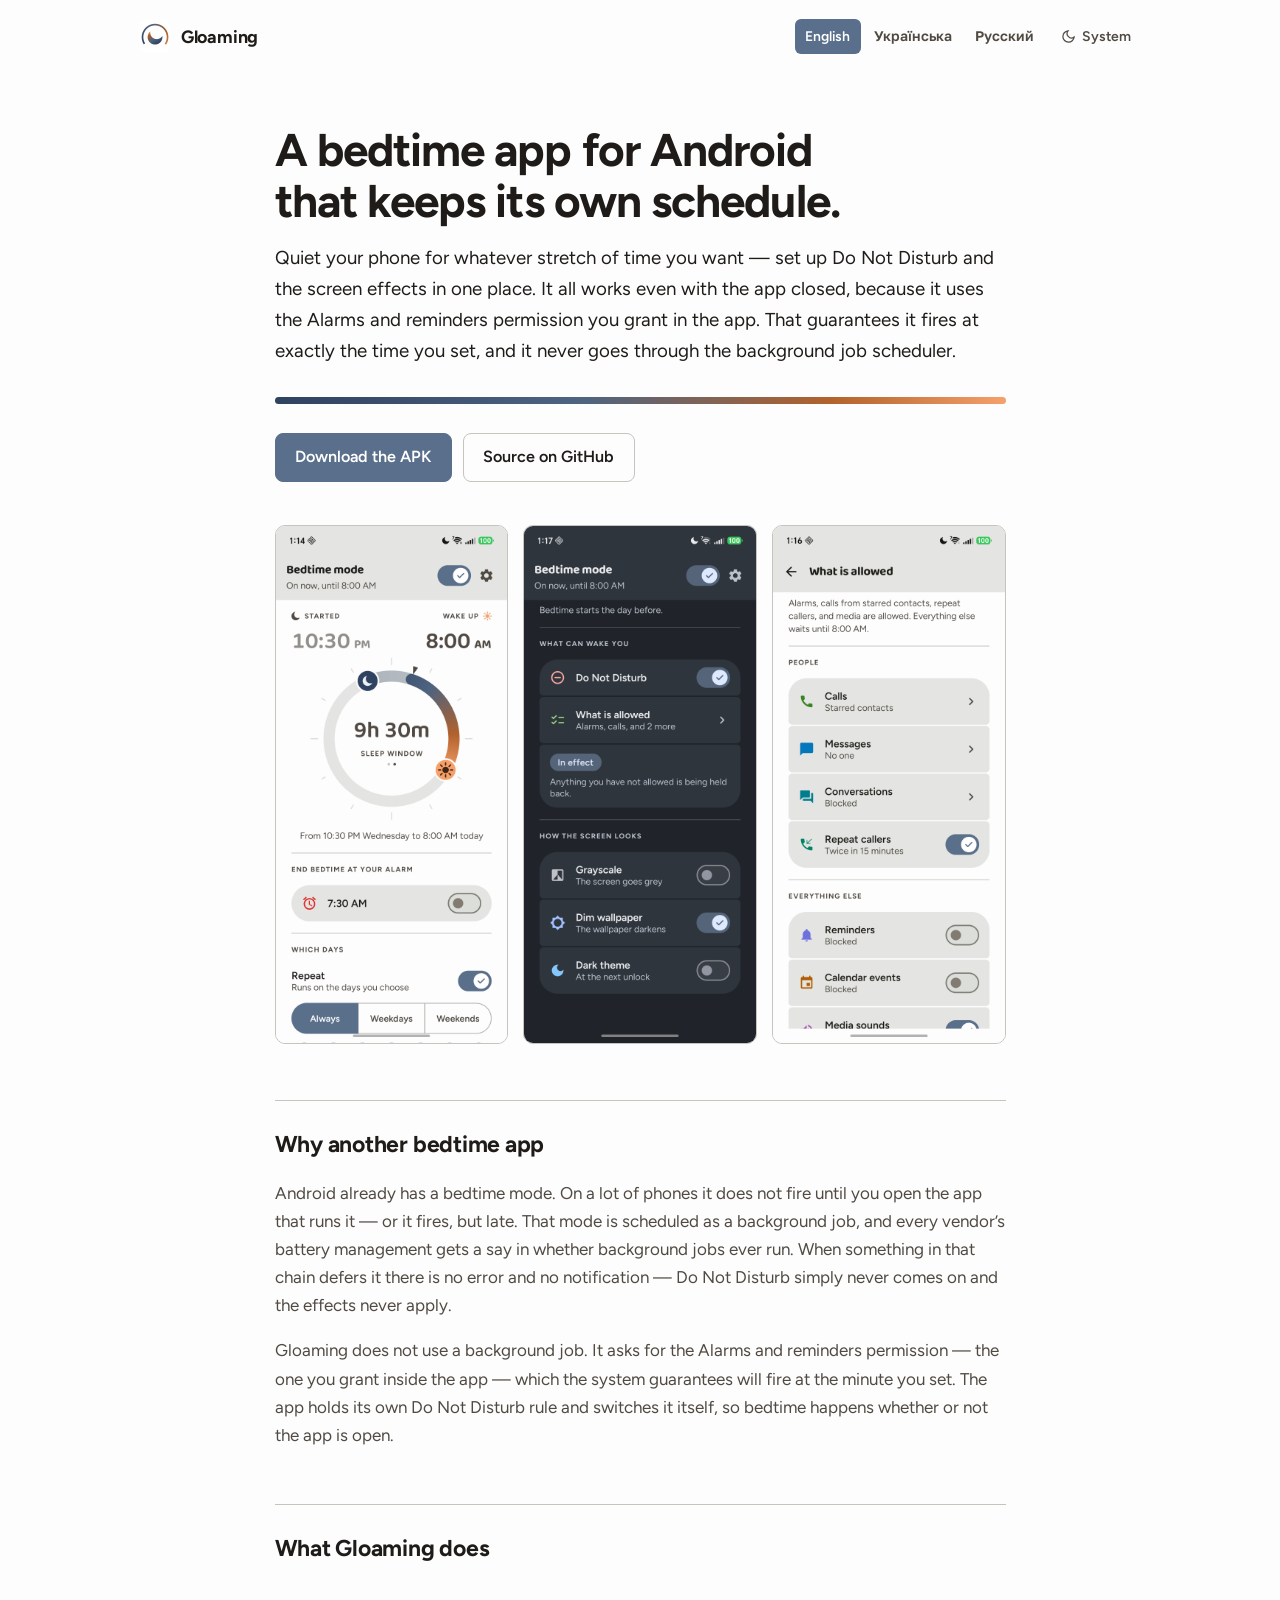
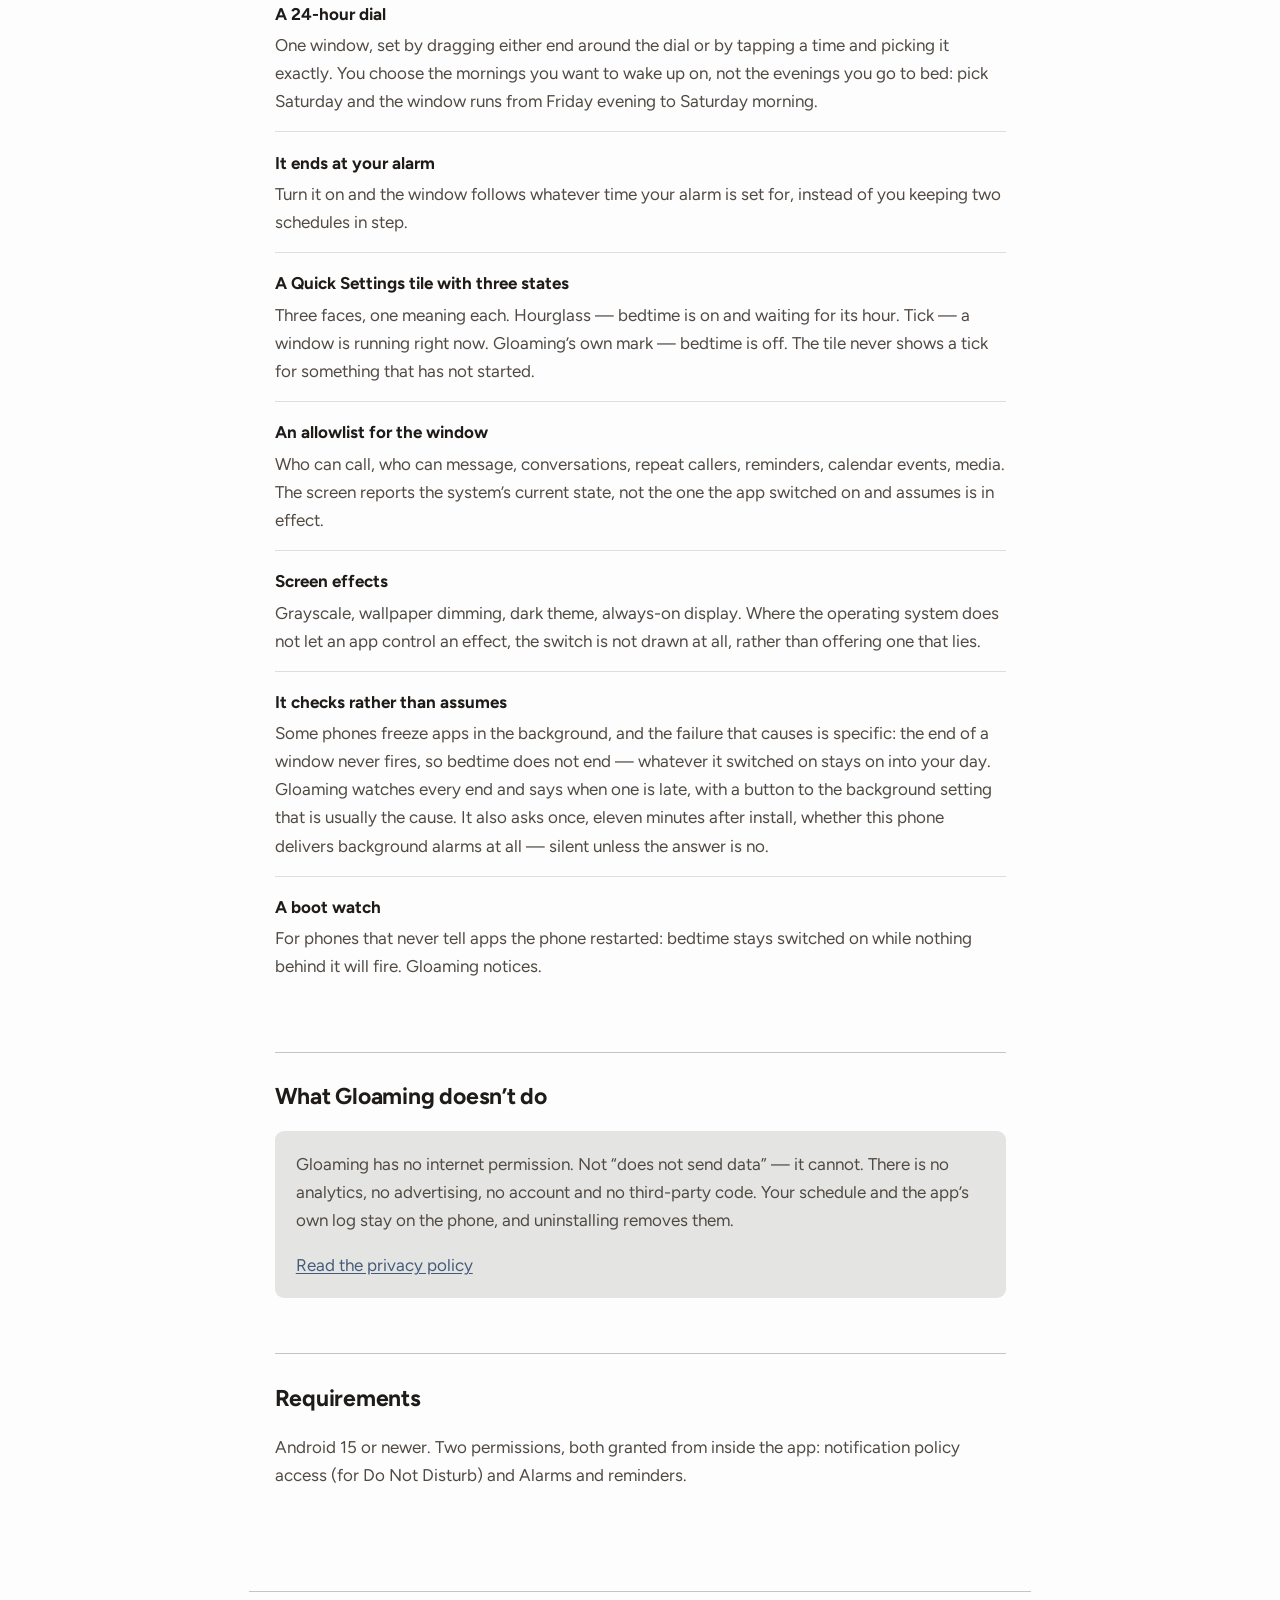
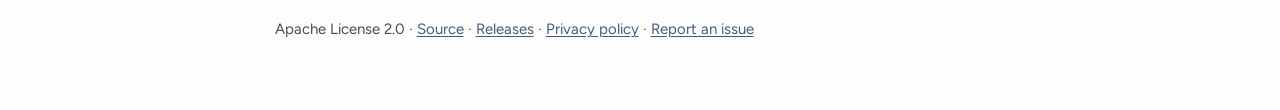
==== docs/index.html @ 31c7d711 "Ukrainian and Russian that are not English in Slavic words Two calques out of the site's Slavic copy" ====
<!doctype html>
<html lang="en">
<head>
<meta charset="utf-8">
<meta name="viewport" content="width=device-width, initial-scale=1">
<title>Gloaming · A bedtime app for Android that keeps its own schedule.</title>
<meta name="description" content="A bedtime app for Android that keeps its own schedule.">
<link rel="icon" href="icon.png">
<link rel="preconnect" href="https://fonts.googleapis.com"><link rel="preconnect" href="https://fonts.gstatic.com" crossorigin><link rel="stylesheet" href="https://fonts.googleapis.com/css2?family=Figtree:wght@400;600;700&family=Golos+Text:wght@400;600;700&display=swap">
<link rel="stylesheet" href="gloaming.css">
<script>(function(){try{var v=localStorage.getItem('gloaming-theme');if(v&&v!=='system')document.documentElement.setAttribute('data-theme',v);}catch(e){}})();</script>
</head>
<body>
<header class="bar">
  <a class="brand" href="index.html"><img src="icon.png" alt="">Gloaming</a>
  <div class="bar-end">
    <nav class="langs" aria-label="Language"><a href="index.html" aria-current="page"><span class="lg">English</span><span class="sm">EN</span></a><a href="uk/index.html"><span class="lg">Українська</span><span class="sm">UA</span></a><a href="ru/index.html"><span class="lg">Русский</span><span class="sm">RU</span></a></nav>
    <button class="theme" type="button"
      data-name-system="System" data-name-dawn="Dawn" data-name-dusk="Dusk"
      data-label-system="System" data-label-dawn="Dawn" data-label-dusk="Dusk"
      aria-label="System">
      <svg viewBox="0 0 24 24" fill="none" stroke="currentColor" stroke-width="2" aria-hidden="true">
        <path d="M21 12.8A9 9 0 1 1 11.2 3a7 7 0 0 0 9.8 9.8Z"/>
      </svg><span class="theme-name">System</span>
    </button>
  </div>
</header>
<main>
  <div class="hero">
    <h1>A bedtime app for Android that keeps its own schedule.</h1>
    <p class="lead">Quiet your phone for whatever stretch of time you want — set up Do Not Disturb and the screen effects in one place. It all works even with the app closed, because it uses the Alarms and reminders permission you grant in the app. That guarantees it fires at exactly the time you set, and it never goes through the background job scheduler.</p>
    <div class="sweep"></div>
    <div class="cta">
      <a class="btn" href="https://github.com/jemcik/Gloaming/releases">Download the APK</a>
      <a class="btn ghost" href="https://github.com/jemcik/Gloaming">Source on GitHub</a>
    </div>
  </div>

  <div class="shots">
    <img src="screenshots/home.png" alt="The home screen mid-window">
    <img src="screenshots/effects.png" alt="How the screen looks during a window">
    <img src="screenshots/allowed.png" alt="What is allowed to interrupt">
  </div>

  <section>
    <h2>Why another bedtime app</h2>
    <p>Android already has a bedtime mode. On a lot of phones it does not fire until you open the app that runs it — or it fires, but late. That mode is scheduled as a background job, and every vendor’s battery management gets a say in whether background jobs ever run. When something in that chain defers it there is no error and no notification — Do Not Disturb simply never comes on and the effects never apply.</p>
    <p>Gloaming does not use a background job. It asks for the Alarms and reminders permission — the one you grant inside the app — which the system guarantees will fire at the minute you set. The app holds its own Do Not Disturb rule and switches it itself, so bedtime happens whether or not the app is open.</p>
  </section>

  <section>
    <h2>What Gloaming does</h2>
    <div class="feats">
    <div class="feat"><h3>A 24-hour dial</h3><p>One window, set by dragging either end around the dial or by tapping a time and picking it exactly. You choose the mornings you want to wake up on, not the evenings you go to bed: pick Saturday and the window runs from Friday evening to Saturday morning.</p></div>
    <div class="feat"><h3>It ends at your alarm</h3><p>Turn it on and the window follows whatever time your alarm is set for, instead of you keeping two schedules in step.</p></div>
    <div class="feat"><h3>A Quick Settings tile with three states</h3><p>Three faces, one meaning each. Hourglass — bedtime is on and waiting for its hour. Tick — a window is running right now. Gloaming’s own mark — bedtime is off. The tile never shows a tick for something that has not started.</p></div>
    <div class="feat"><h3>An allowlist for the window</h3><p>Who can call, who can message, conversations, repeat callers, reminders, calendar events, media. The screen reports the system’s current state, not the one the app switched on and assumes is in effect.</p></div>
    <div class="feat"><h3>Screen effects</h3><p>Grayscale, wallpaper dimming, dark theme, always-on display. Where the operating system does not let an app control an effect, the switch is not drawn at all, rather than offering one that lies.</p></div>
    <div class="feat"><h3>It checks rather than assumes</h3><p>Some phones freeze apps in the background, and the failure that causes is specific: the end of a window never fires, so bedtime does not end — whatever it switched on stays on into your day. Gloaming watches every end and says when one is late, with a button to the background setting that is usually the cause. It also asks once, eleven minutes after install, whether this phone delivers background alarms at all — silent unless the answer is no.</p></div>
    <div class="feat"><h3>A boot watch</h3><p>For phones that never tell apps the phone restarted: bedtime stays switched on while nothing behind it will fire. Gloaming notices.</p></div>
    </div>
  </section>

  <section>
    <h2>What Gloaming doesn’t do</h2>
    <div class="note"><p>Gloaming has no internet permission. Not “does not send data” — it cannot. There is no analytics, no advertising, no account and no third-party code. Your schedule and the app’s own log stay on the phone, and uninstalling removes them.</p>
    <p><a href="privacy-policy.html">Read the privacy policy</a></p></div>
  </section>

  <section>
    <h2>Requirements</h2>
    <p>Android 15 or newer. Two permissions, both granted from inside the app: notification policy access (for Do Not Disturb) and Alarms and reminders.</p>
  </section>
</main>

<footer>
  Apache License 2.0 · <a href="https://github.com/jemcik/Gloaming">Source</a> ·
  <a href="https://github.com/jemcik/Gloaming/releases">Releases</a> ·
  <a href="privacy-policy.html">Privacy policy</a> ·
  <a href="https://github.com/jemcik/Gloaming/issues">Report an issue</a>
</footer>
<script src="gloaming.js"></script>
</body>
</html>
---- docs/gloaming.css ----
/* Generated by tools/build_site.py - edit there, not here. */

:root {
  /* Dawn, from Theme.kt */
  --surface: #FDFDFD;
  --raise:   #E4E5E2;
  --veil:    #DCDEDA;
  --line:    #C5C4BD;
  --outline: #ACACA5;
  --ink:     #1E1B18;
  --ink-mid: #514A43;
  --state:   #435B7A;
  --fill:    #596F8B;
  --on-fill: #FFFFFF;

  /* Arc - the dial's sweep, night to dawn */
  --night: #2F4260;
  --dusk:  #4E6480;
  --ember: #B2622D;
  --dawn:  #F6A06B;

  --body: "Figtree", "Golos Text", -apple-system, BlinkMacSystemFont, "Segoe UI", sans-serif;
  --wrap: 46rem;
}

@media (prefers-color-scheme: dark) {
  :root:not([data-theme="dawn"]) {
    --surface: #20242A;
    --raise:   #2F353D;
    --veil:    #383E46;
    --line:    #49505A;
    --outline: #61666E;
    --ink:     #EAEBED;
    --ink-mid: #C7CDD7;
    --state:   #B0C3E0;
    --fill:    #566479;
    --on-fill: #DDE9FF;
  }
}

:root[data-theme="dusk"] {
  --surface: #20242A;
  --raise:   #2F353D;
  --veil:    #383E46;
  --line:    #49505A;
  --outline: #61666E;
  --ink:     #EAEBED;
  --ink-mid: #C7CDD7;
  --state:   #B0C3E0;
  --fill:    #566479;
  --on-fill: #DDE9FF;
}

* { box-sizing: border-box; }

/* The base size goes on the ROOT, not on body. Every other size here is in rem,
   and rem resolves against the root - so with 17px on body and 16px still on
   html, `h3 { font-size: 1rem }` meant "the same as body" and rendered 16px
   against body's 17px: a feature title SMALLER than its own paragraph. */
html { scroll-behavior: smooth; font-size: 17px; }
@media (prefers-reduced-motion: reduce) {
  html { scroll-behavior: auto; }
  * { animation: none !important; transition: none !important; }
}

body {
  margin: 0;
  background: var(--surface);
  color: var(--ink);
  font-family: var(--body);
  line-height: 1.65;
  -webkit-font-smoothing: antialiased;
}

/* ── chrome ── */

.bar {
  display: flex; align-items: center; gap: 1rem;
  max-width: 62rem; margin: 0 auto; padding: 1.1rem 1.5rem;
}
.brand {
  display: flex; align-items: center; gap: .6rem;
  font-weight: 700; font-size: 1.05rem; letter-spacing: -.01em;
  color: var(--ink); text-decoration: none;
}
.brand img { width: 32px; height: 32px; }
.bar-end { margin-left: auto; display: flex; align-items: center; gap: .4rem; }

.langs { display: flex; gap: .15rem; }
.langs a, .theme {
  font: inherit; font-size: .82rem; font-weight: 600;
  color: var(--ink-mid); background: none; border: 1px solid transparent;
  border-radius: 6px; padding: .3rem .55rem; text-decoration: none; cursor: pointer;
}
.langs a:hover, .theme:hover { color: var(--ink); border-color: var(--line); }
.langs a[aria-current="page"] { color: var(--on-fill); background: var(--fill); }
.langs a:focus-visible, .theme:focus-visible {
  outline: 2px solid var(--state); outline-offset: 2px;
}
.theme { display: inline-flex; align-items: center; gap: .35rem; }
.theme svg { width: 15px; height: 15px; }

/* The switcher says the language's OWN NAME where there is room, and falls back
   to a code where there is not - measured at 375px, where "English Українська
   Русский" clipped and pushed the theme button off the screen entirely. The
   theme button loses its word at the same breakpoint for the same reason:
   «Як у системі» is wider than all three languages together. */
.sm { display: none; }
@media (max-width: 34rem) {
  .lg { display: none; }
  .sm { display: inline; }
  .theme .theme-name { display: none; }
}

/* ── layout ── */

main { max-width: var(--wrap); margin: 0 auto; padding: 1.5rem 1.5rem 5rem; }
section { margin-top: 3.25rem; }

h1 {
  font-size: clamp(2rem, 6vw, 2.7rem); font-weight: 700;
  line-height: 1.12; letter-spacing: -.02em; margin: 0;
  text-wrap: balance;
}
h2 {
  font-size: 1.35rem; font-weight: 700; letter-spacing: -.01em;
  margin: 0 0 .9rem; padding-top: 1.5rem; border-top: 1px solid var(--line);
  text-wrap: balance;
}
h3 { font-size: 1rem; font-weight: 700; margin: 0 0 .2rem; }
p { margin: 0 0 1rem; color: var(--ink-mid); }
.lead { font-size: 1.1rem; color: var(--ink); margin-top: 1rem; }
strong { color: var(--ink); font-weight: 600; }
a { color: var(--state); text-underline-offset: 2px; }

/* ── hero ── */

.hero { padding-top: 1.5rem; }
.sweep {
  height: 7px; border-radius: 4px; margin: 1.75rem 0 0;
  background: linear-gradient(90deg, var(--night) 0%, var(--dusk) 42%,
                                     var(--ember) 76%, var(--dawn) 100%);
}
.cta { display: flex; flex-wrap: wrap; gap: .65rem; margin-top: 1.75rem; }
.btn {
  display: inline-block; text-decoration: none; font-weight: 600; font-size: .95rem;
  padding: .6rem 1.15rem; border-radius: 8px;
  background: var(--fill); color: var(--on-fill); border: 1px solid var(--fill);
}
.btn.ghost { background: none; color: var(--ink); border-color: var(--line); }
.btn:focus-visible { outline: 2px solid var(--state); outline-offset: 2px; }

/* ── screenshots ── */

.shots {
  display: grid; grid-template-columns: repeat(3, 1fr); gap: .9rem;
  margin-top: 2.5rem;
}
.shots img {
  width: 100%; display: block; border-radius: 10px;
  border: 1px solid var(--line);
}
@media (max-width: 34rem) { .shots { grid-template-columns: repeat(2, 1fr); } }

/* ── feature list ── */

.feats { display: flex; flex-direction: column; gap: 0; }
.feat { padding: .95rem 0; border-bottom: 1px solid var(--veil); }
.feat:last-child { border-bottom: 0; }
.feat p { margin: 0; }

/* ── notes ── */

.note {
  background: var(--raise); border-radius: 9px; padding: 1.1rem 1.25rem;
}
.note p:last-child { margin-bottom: 0; }

ul { padding-left: 1.15rem; margin: 0 0 1rem; }
li { color: var(--ink-mid); margin-bottom: .5rem; }

code {
  font-family: ui-monospace, "SF Mono", Menlo, monospace;
  font-size: .86em; background: var(--raise); color: var(--ink);
  padding: .1em .35em; border-radius: 3px;
}

footer {
  max-width: var(--wrap); margin: 0 auto;
  padding: 1.5rem 1.5rem 4rem; border-top: 1px solid var(--line);
  font-size: .88rem; color: var(--ink-mid);
}
footer a { color: var(--state); }
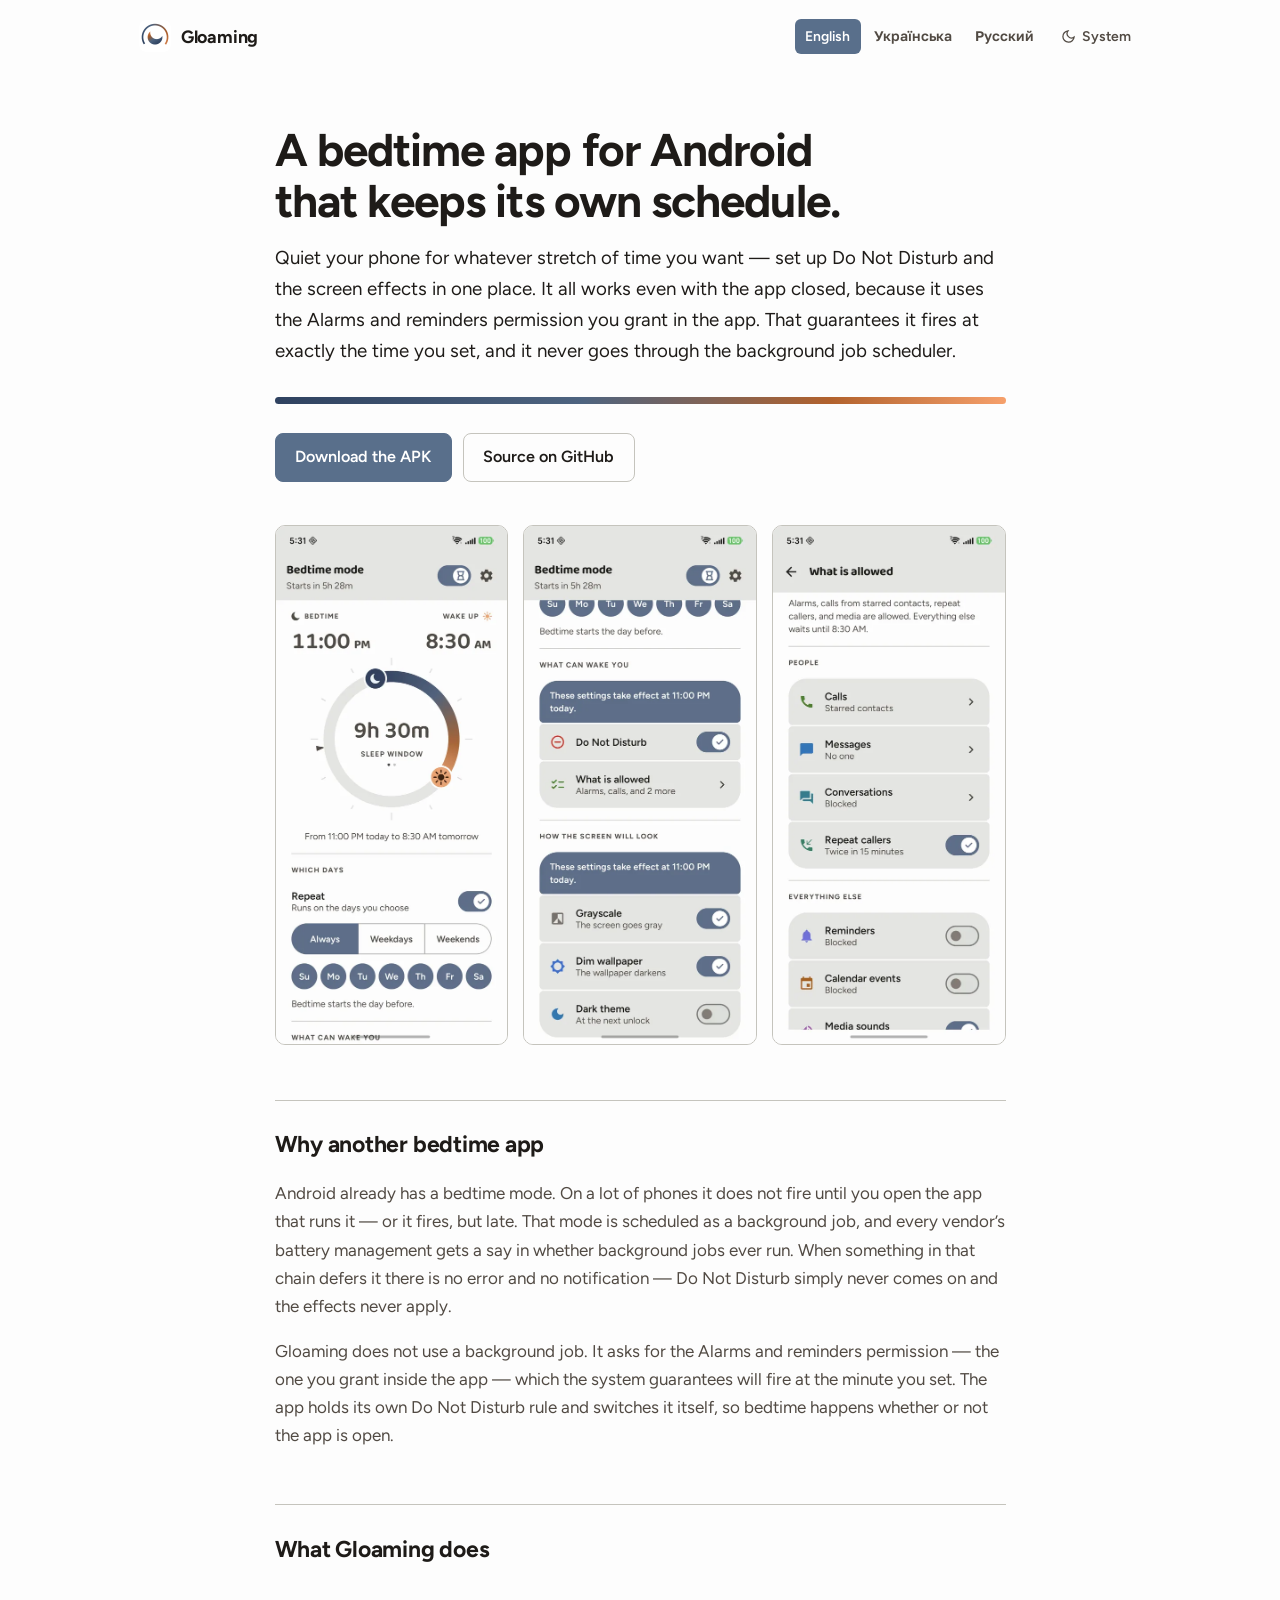
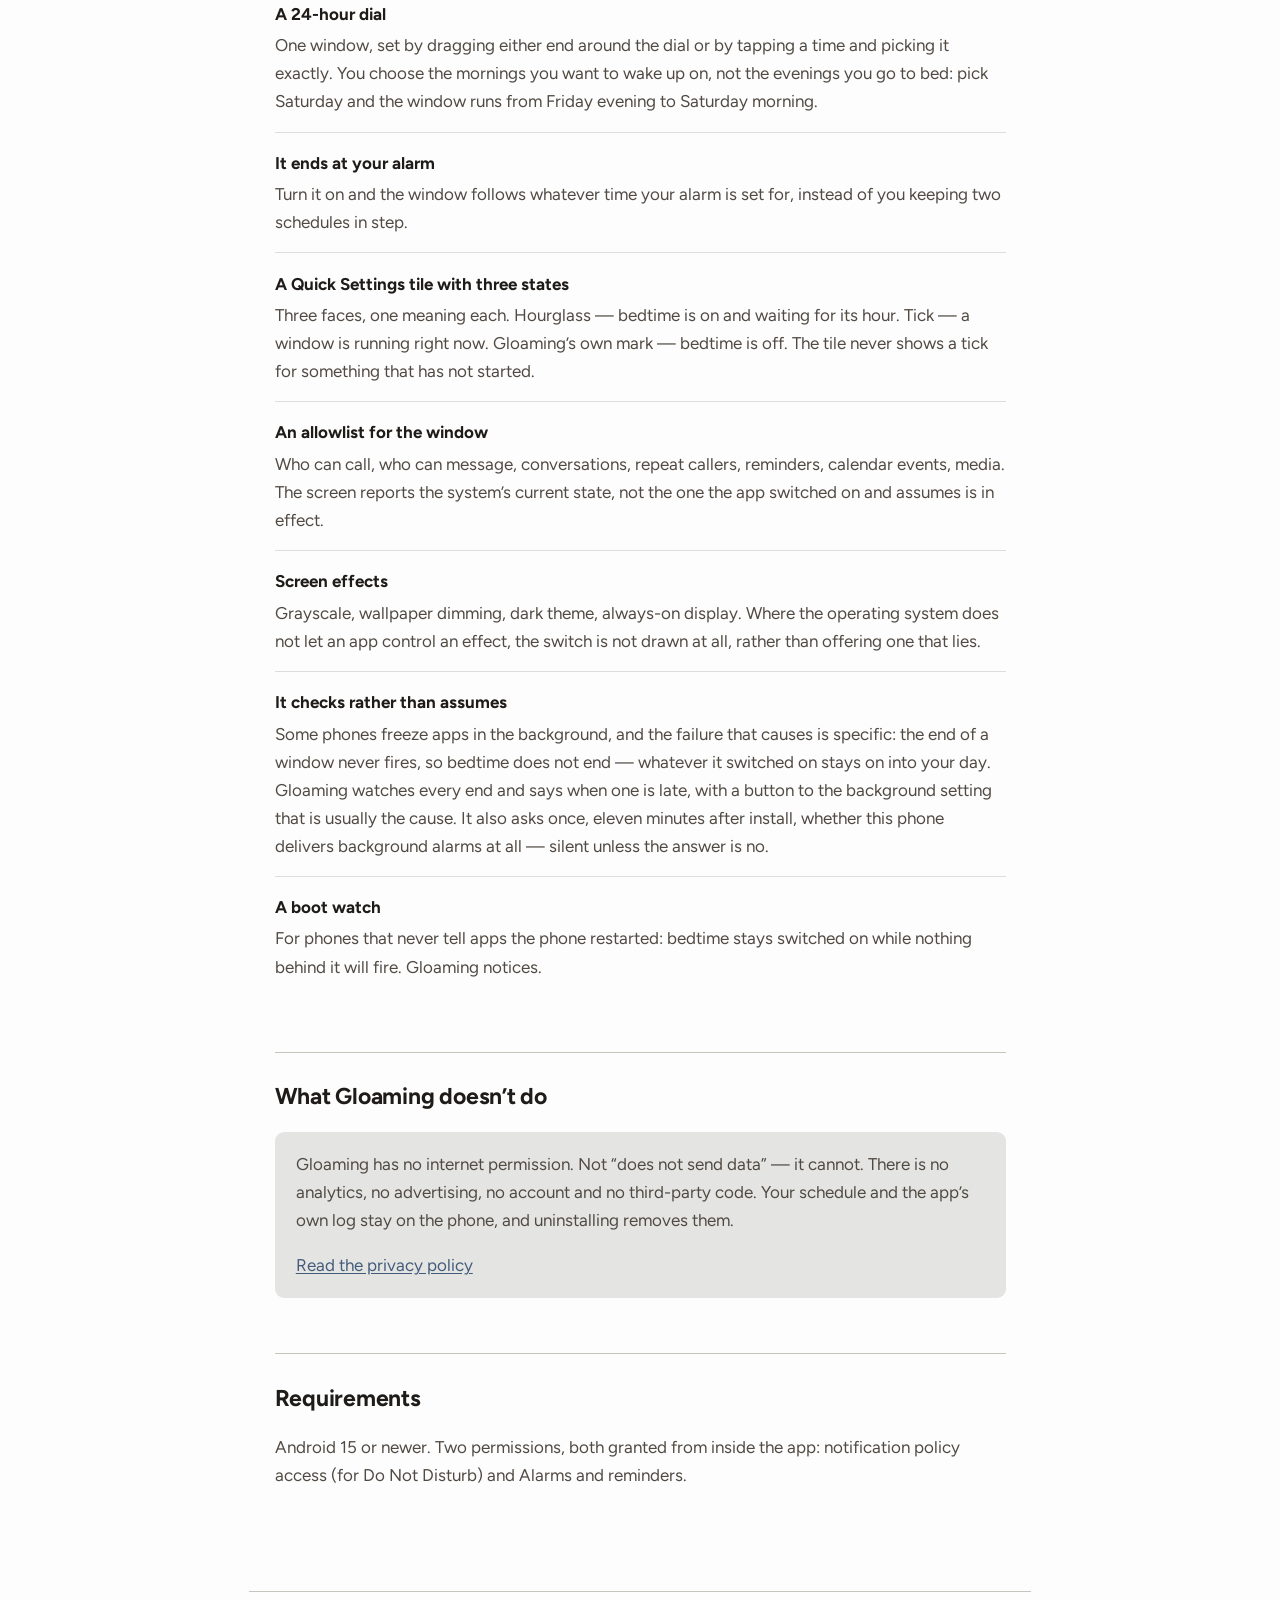
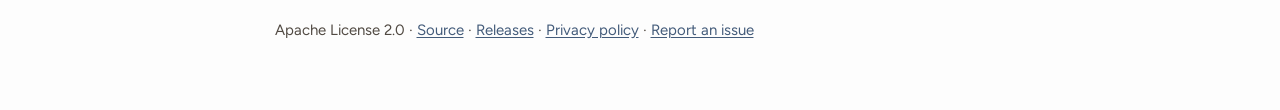
==== commit b7828cb6: "Shoot the screenshots properly: three languages, two themes, one evening The site showed the same fi" ====
--- a/docs/index.html
+++ b/docs/index.html
@@ -37,9 +37,12 @@
   </div>
 
   <div class="shots">
-    <img src="screenshots/home.png" alt="The home screen mid-window">
-    <img src="screenshots/effects.png" alt="How the screen looks during a window">
-    <img src="screenshots/allowed.png" alt="What is allowed to interrupt">
+    <button class="shot light" type="button" data-full="screenshots/en/light/home.png" aria-label="The home screen mid-window"><img src="screenshots/web/en/light/home.webp" alt="The home screen mid-window" loading="lazy"></button>
+    <button class="shot dark" type="button" data-full="screenshots/en/dark/home.png" aria-label="The home screen mid-window"><img src="screenshots/web/en/dark/home.webp" alt="The home screen mid-window" loading="lazy"></button>
+    <button class="shot light" type="button" data-full="screenshots/en/light/effects.png" aria-label="How the screen looks during a window"><img src="screenshots/web/en/light/effects.webp" alt="How the screen looks during a window" loading="lazy"></button>
+    <button class="shot dark" type="button" data-full="screenshots/en/dark/effects.png" aria-label="How the screen looks during a window"><img src="screenshots/web/en/dark/effects.webp" alt="How the screen looks during a window" loading="lazy"></button>
+    <button class="shot light" type="button" data-full="screenshots/en/light/allowed.png" aria-label="What is allowed to interrupt"><img src="screenshots/web/en/light/allowed.webp" alt="What is allowed to interrupt" loading="lazy"></button>
+    <button class="shot dark" type="button" data-full="screenshots/en/dark/allowed.png" aria-label="What is allowed to interrupt"><img src="screenshots/web/en/dark/allowed.webp" alt="What is allowed to interrupt" loading="lazy"></button>
   </div>
 
   <section>
@@ -79,6 +82,7 @@
   <a href="privacy-policy.html">Privacy policy</a> ·
   <a href="https://github.com/jemcik/Gloaming/issues">Report an issue</a>
 </footer>
+<div class="viewer" hidden role="dialog" aria-modal="true"><img alt=""></div>
 <script src="gloaming.js"></script>
 </body>
 </html>
--- a/docs/gloaming.css
+++ b/docs/gloaming.css
@@ -156,11 +156,40 @@
   display: grid; grid-template-columns: repeat(3, 1fr); gap: .9rem;
   margin-top: 2.5rem;
 }
-.shots img {
-  width: 100%; display: block; border-radius: 10px;
-  border: 1px solid var(--line);
-}
+.shot {
+  padding: 0; border: 1px solid var(--line); border-radius: 10px;
+  background: none; cursor: zoom-in; overflow: hidden; display: block;
+}
+.shot img { width: 100%; display: block; }
+.shot:focus-visible { outline: 2px solid var(--state); outline-offset: 2px; }
+
+/* One theme's shots at a time, on the same three-state rule as the colours:
+   bare :root is light, the media query covers "system", the stamp wins. */
+.shot.dark { display: none; }
+@media (prefers-color-scheme: dark) {
+  :root:not([data-theme="dawn"]) .shot.light { display: none; }
+  :root:not([data-theme="dawn"]) .shot.dark { display: block; }
+}
+:root[data-theme="dusk"] .shot.light { display: none; }
+:root[data-theme="dusk"] .shot.dark { display: block; }
+:root[data-theme="dawn"] .shot.light { display: block; }
+:root[data-theme="dawn"] .shot.dark { display: none; }
+
 @media (max-width: 34rem) { .shots { grid-template-columns: repeat(2, 1fr); } }
+
+/* ── the viewer ── */
+
+.viewer {
+  position: fixed; inset: 0; z-index: 50;
+  background: rgba(0, 0, 0, .82);
+  display: flex; align-items: center; justify-content: center;
+  padding: 2rem 1rem; cursor: zoom-out;
+}
+.viewer img {
+  max-width: min(92vw, 420px); max-height: 92vh;
+  border-radius: 12px; box-shadow: 0 24px 60px rgba(0, 0, 0, .5);
+}
+.viewer[hidden] { display: none; }
 
 /* ── feature list ── */
 
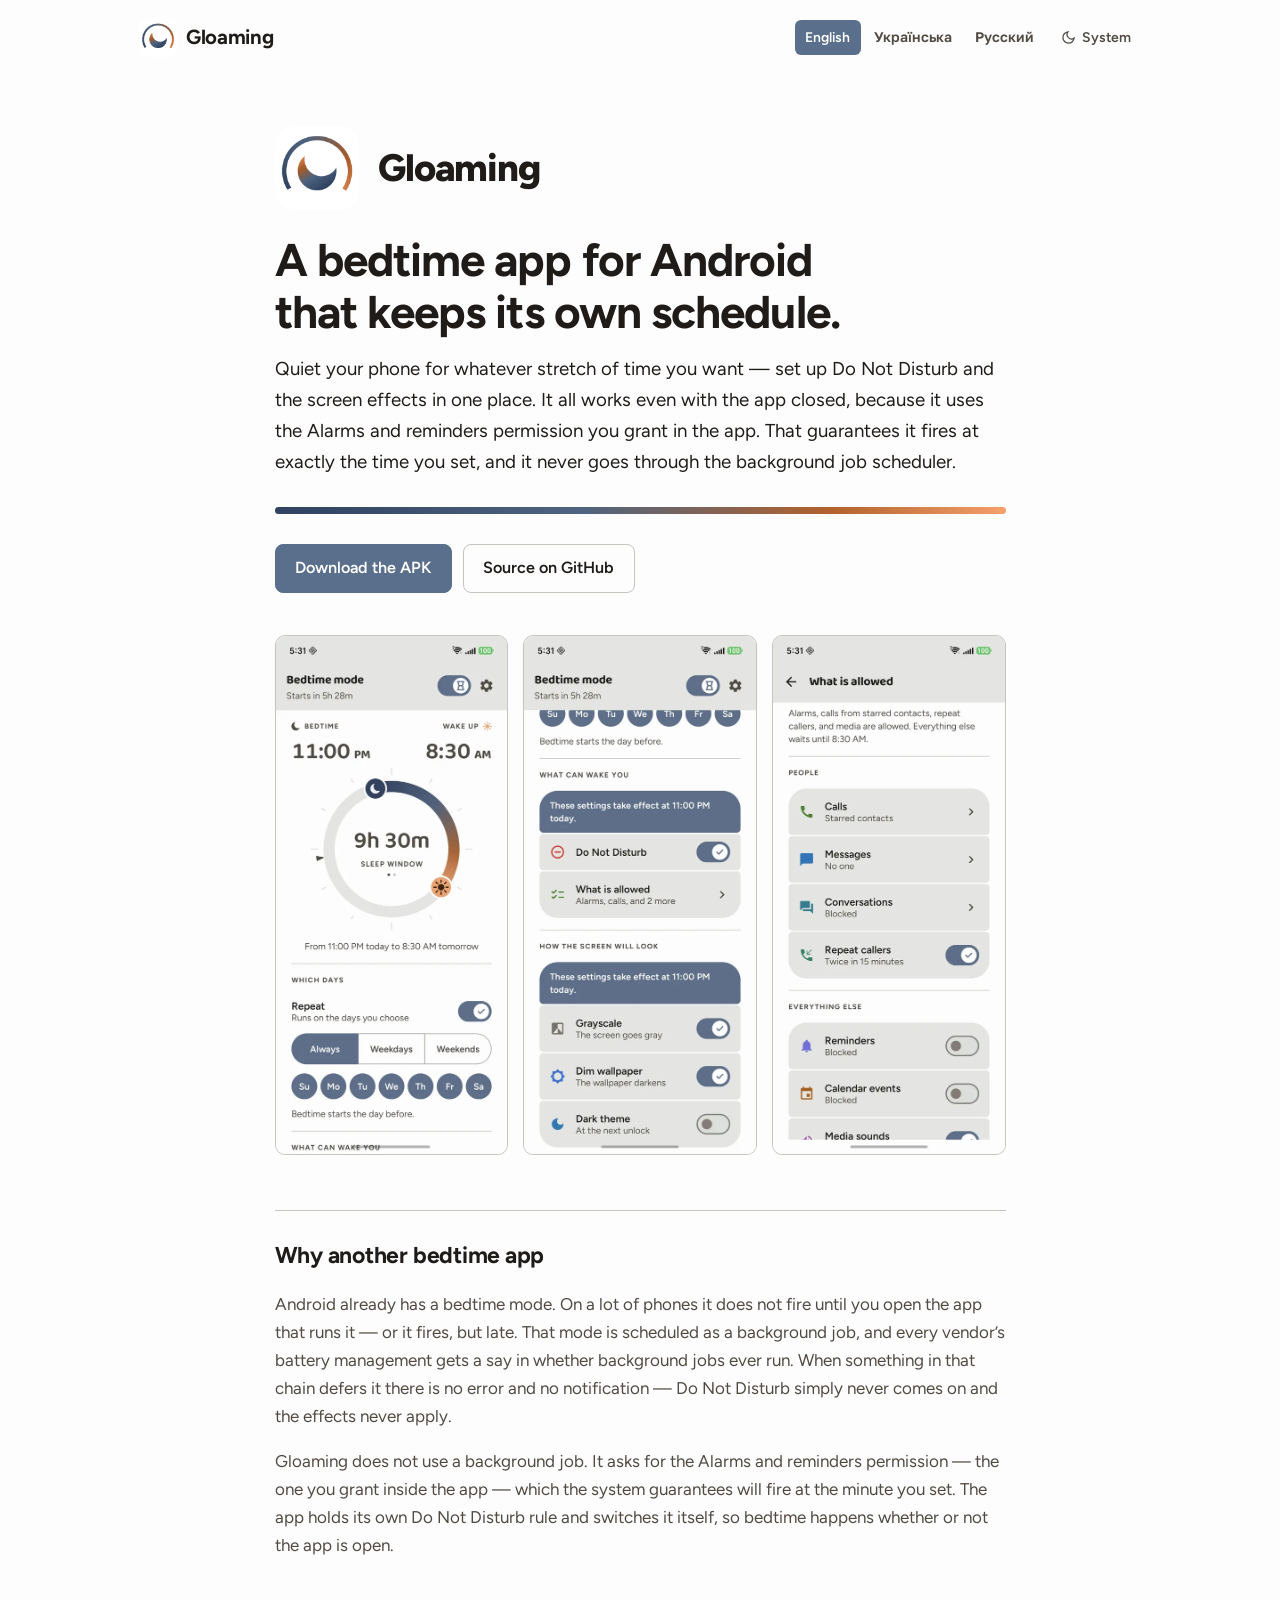
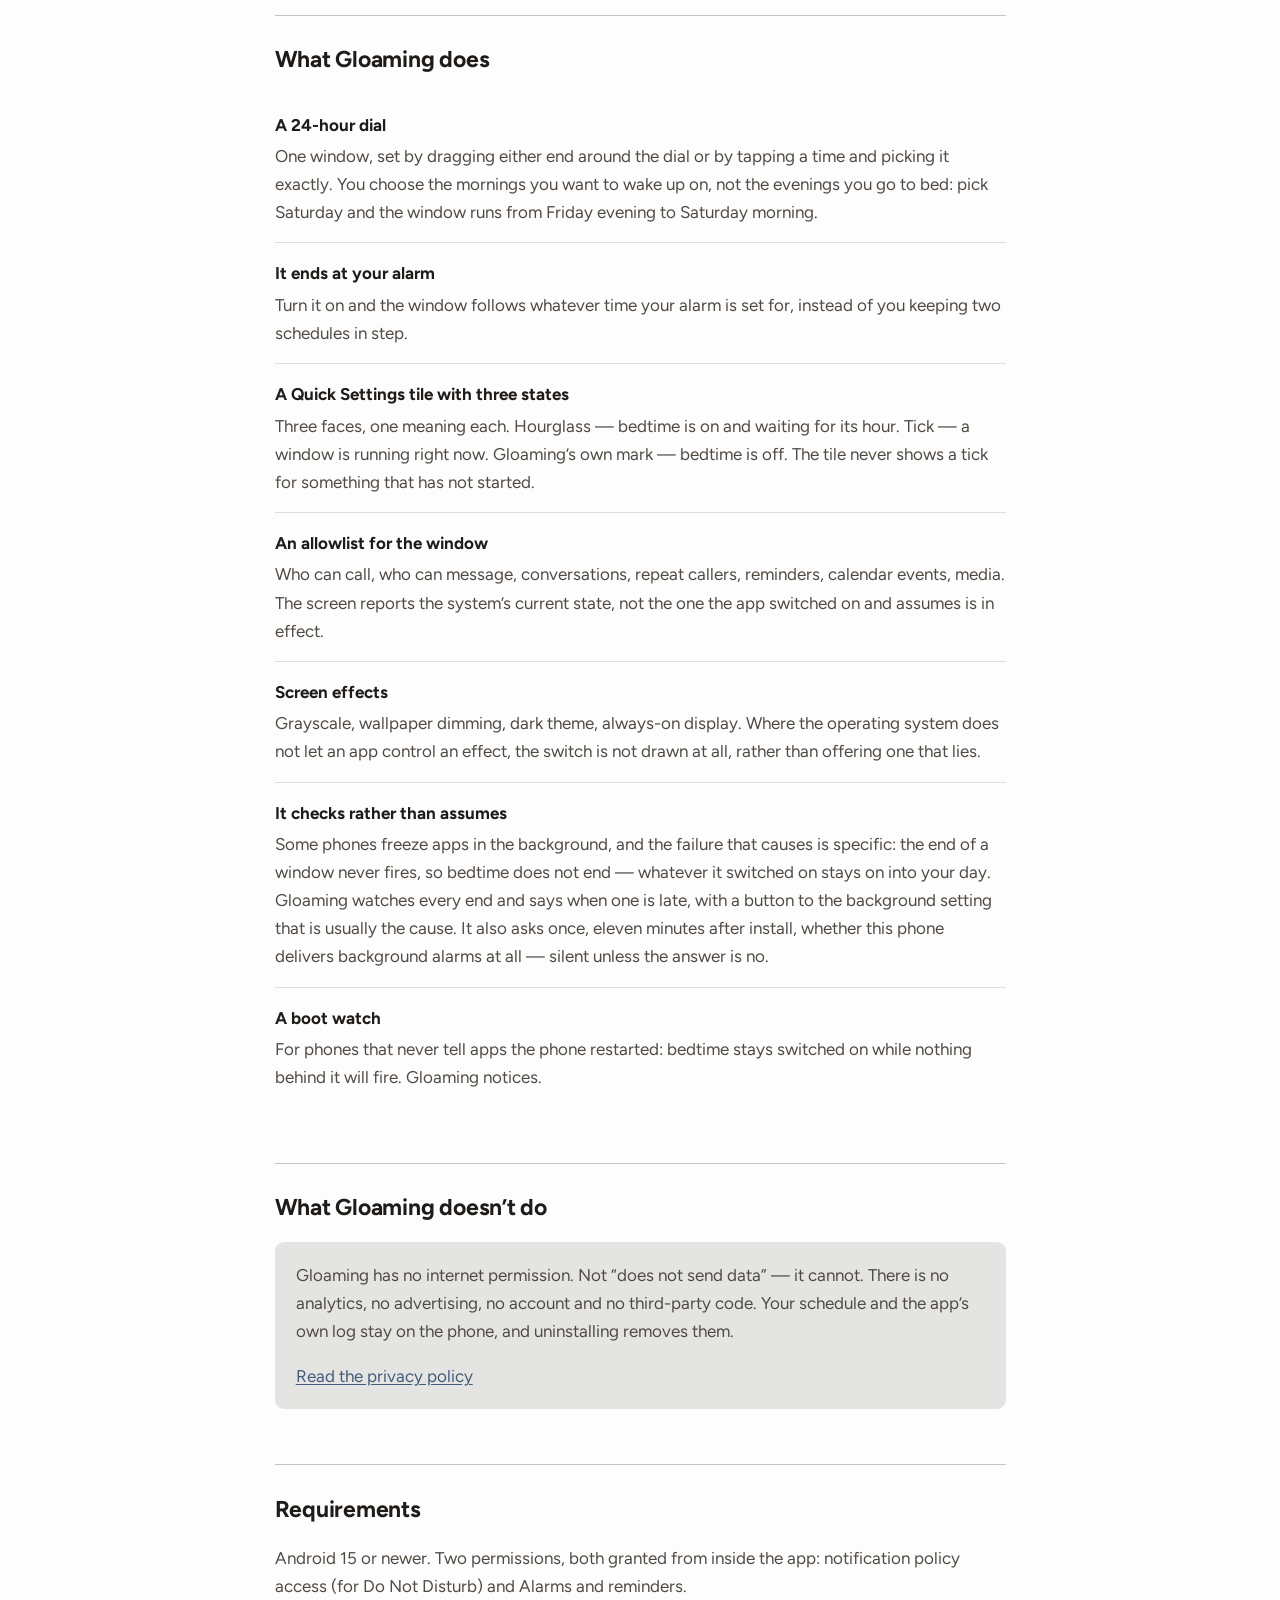
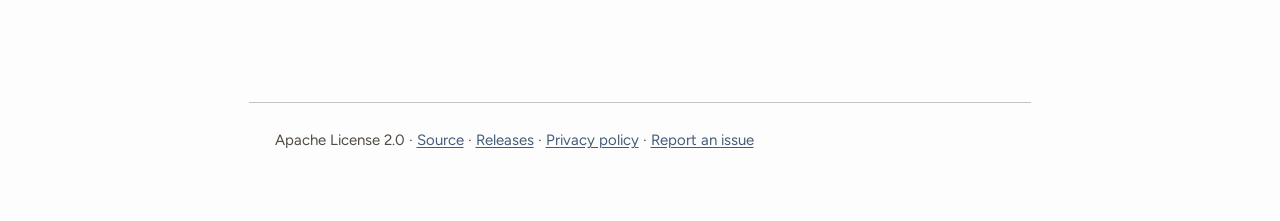
==== commit b843250f: "Say the app's name, and make the screenshots a gallery rather than one picture Two things the site w" ====
--- a/docs/index.html
+++ b/docs/index.html
@@ -27,6 +27,8 @@
 </header>
 <main>
   <div class="hero">
+    <div class="lockup"><img src="icon.png" alt="" width="84" height="84"><span
+      class="wordmark">Gloaming</span></div>
     <h1>A bedtime app for Android that keeps its own schedule.</h1>
     <p class="lead">Quiet your phone for whatever stretch of time you want — set up Do Not Disturb and the screen effects in one place. It all works even with the app closed, because it uses the Alarms and reminders permission you grant in the app. That guarantees it fires at exactly the time you set, and it never goes through the background job scheduler.</p>
     <div class="sweep"></div>
@@ -82,7 +84,12 @@
   <a href="privacy-policy.html">Privacy policy</a> ·
   <a href="https://github.com/jemcik/Gloaming/issues">Report an issue</a>
 </footer>
-<div class="viewer" hidden role="dialog" aria-modal="true"><img alt=""></div>
+<div class="viewer" hidden tabindex="-1" role="dialog" aria-modal="true" aria-label="Screenshots">
+  <button class="vnav prev" type="button" aria-label="Previous screenshot"><svg viewBox="0 0 24 24" fill="none" stroke="currentColor" stroke-width="2.2" stroke-linecap="round" stroke-linejoin="round" aria-hidden="true"><path d="m15 5-7 7 7 7"/></svg></button>
+  <img alt="">
+  <button class="vnav next" type="button" aria-label="Next screenshot"><svg viewBox="0 0 24 24" fill="none" stroke="currentColor" stroke-width="2.2" stroke-linecap="round" stroke-linejoin="round" aria-hidden="true"><path d="m9 5 7 7-7 7"/></svg></button>
+  <p class="vcount" aria-live="polite"></p>
+</div>
 <script src="gloaming.js"></script>
 </body>
 </html>
--- a/docs/gloaming.css
+++ b/docs/gloaming.css
@@ -79,11 +79,11 @@
   max-width: 62rem; margin: 0 auto; padding: 1.1rem 1.5rem;
 }
 .brand {
-  display: flex; align-items: center; gap: .6rem;
-  font-weight: 700; font-size: 1.05rem; letter-spacing: -.01em;
+  display: flex; align-items: center; gap: .55rem;
+  font-weight: 700; font-size: 1.2rem; letter-spacing: -.015em;
   color: var(--ink); text-decoration: none;
 }
-.brand img { width: 32px; height: 32px; }
+.brand img { width: 38px; height: 38px; }
 .bar-end { margin-left: auto; display: flex; align-items: center; gap: .4rem; }
 
 .langs { display: flex; gap: .15rem; }
@@ -136,6 +136,28 @@
 /* ── hero ── */
 
 .hero { padding-top: 1.5rem; }
+
+/* THE NAME HAD NOWHERE TO BE. It appeared once, at 1.05rem in the top bar
+   next to the language switcher - which is chrome, and reads as chrome - so
+   the page introduced itself with a tagline and never said out loud what the
+   thing is called. The lockup is the mark at a size the crescent is actually
+   visible at, with the word beside it, placed AHEAD of the sentence rather
+   than competing with it: the h1 is still the tagline and still the largest
+   thing on the page. */
+.lockup {
+  display: flex; align-items: center; gap: clamp(.8rem, 2.4vw, 1.15rem);
+  margin-bottom: 1.4rem;
+}
+/* icon.png is masked already - alpha 0 in the corners - so no border-radius
+   here, which would round the rounding. */
+.lockup img {
+  width: clamp(62px, 11vw, 84px); height: clamp(62px, 11vw, 84px);
+  display: block; flex: none;
+}
+.wordmark {
+  font-size: clamp(1.75rem, 5vw, 2.25rem); font-weight: 800;
+  letter-spacing: -.03em; line-height: 1; color: var(--ink);
+}
 .sweep {
   height: 7px; border-radius: 4px; margin: 1.75rem 0 0;
   background: linear-gradient(90deg, var(--night) 0%, var(--dusk) 42%,
@@ -189,7 +211,44 @@
   max-width: min(92vw, 420px); max-height: 92vh;
   border-radius: 12px; box-shadow: 0 24px 60px rgba(0, 0, 0, .5);
 }
+/* FIT-TO-HEIGHT STOPS BEING AN ENLARGEMENT ON A SHORT WINDOW. These are phone
+   screenshots at 1:2.24, and the thumbnail is ~233px wide on any viewport past
+   --wrap - so 92vh only beats it above ~570px of window, and at 460px, which is
+   what a docked browser pane gives you, clicking to enlarge made the picture
+   SMALLER than the one clicked. Measured, not reasoned about. Below the point
+   where fitting the height still buys a third again, size by WIDTH and let the
+   overlay scroll; flex-start rather than centre, or the overflowing top is
+   unreachable. */
+@media (max-height: 780px) {
+  .viewer { align-items: flex-start; overflow: auto; }
+  .viewer img { max-height: none; }
+}
 .viewer[hidden] { display: none; }
+
+/* The arrows are position:FIXED, not absolute. The overlay scrolls on a short
+   window - see the media query above - and absolute children scroll away with
+   the picture, which puts the controls somewhere off-screen exactly when the
+   picture is too big to see at once. Fixed inside a fixed parent anchors to the
+   viewport, so they hold still. Nothing here may carry a transform or that
+   stops being true. */
+.vnav {
+  position: fixed; top: 50%; transform: translateY(-50%); z-index: 2;
+  width: 46px; height: 46px; border-radius: 50%; padding: 0;
+  display: grid; place-items: center; cursor: pointer;
+  background: rgba(255, 255, 255, .13); color: #fff;
+  border: 1px solid rgba(255, 255, 255, .26);
+}
+.vnav svg { width: 22px; height: 22px; }
+.vnav:hover { background: rgba(255, 255, 255, .24); }
+.vnav:focus-visible { outline: 2px solid #fff; outline-offset: 3px; }
+.vnav.prev { left: clamp(.5rem, 4vw, 2.5rem); }
+.vnav.next { right: clamp(.5rem, 4vw, 2.5rem); }
+.viewer.solo .vnav, .viewer.solo .vcount { display: none; }
+.vcount {
+  position: fixed; left: 0; right: 0; bottom: 1.1rem; margin: 0; z-index: 2;
+  text-align: center; color: rgba(255, 255, 255, .74);
+  font-size: .82rem; font-weight: 600; font-variant-numeric: tabular-nums;
+}
 
 /* ── feature list ── */
 
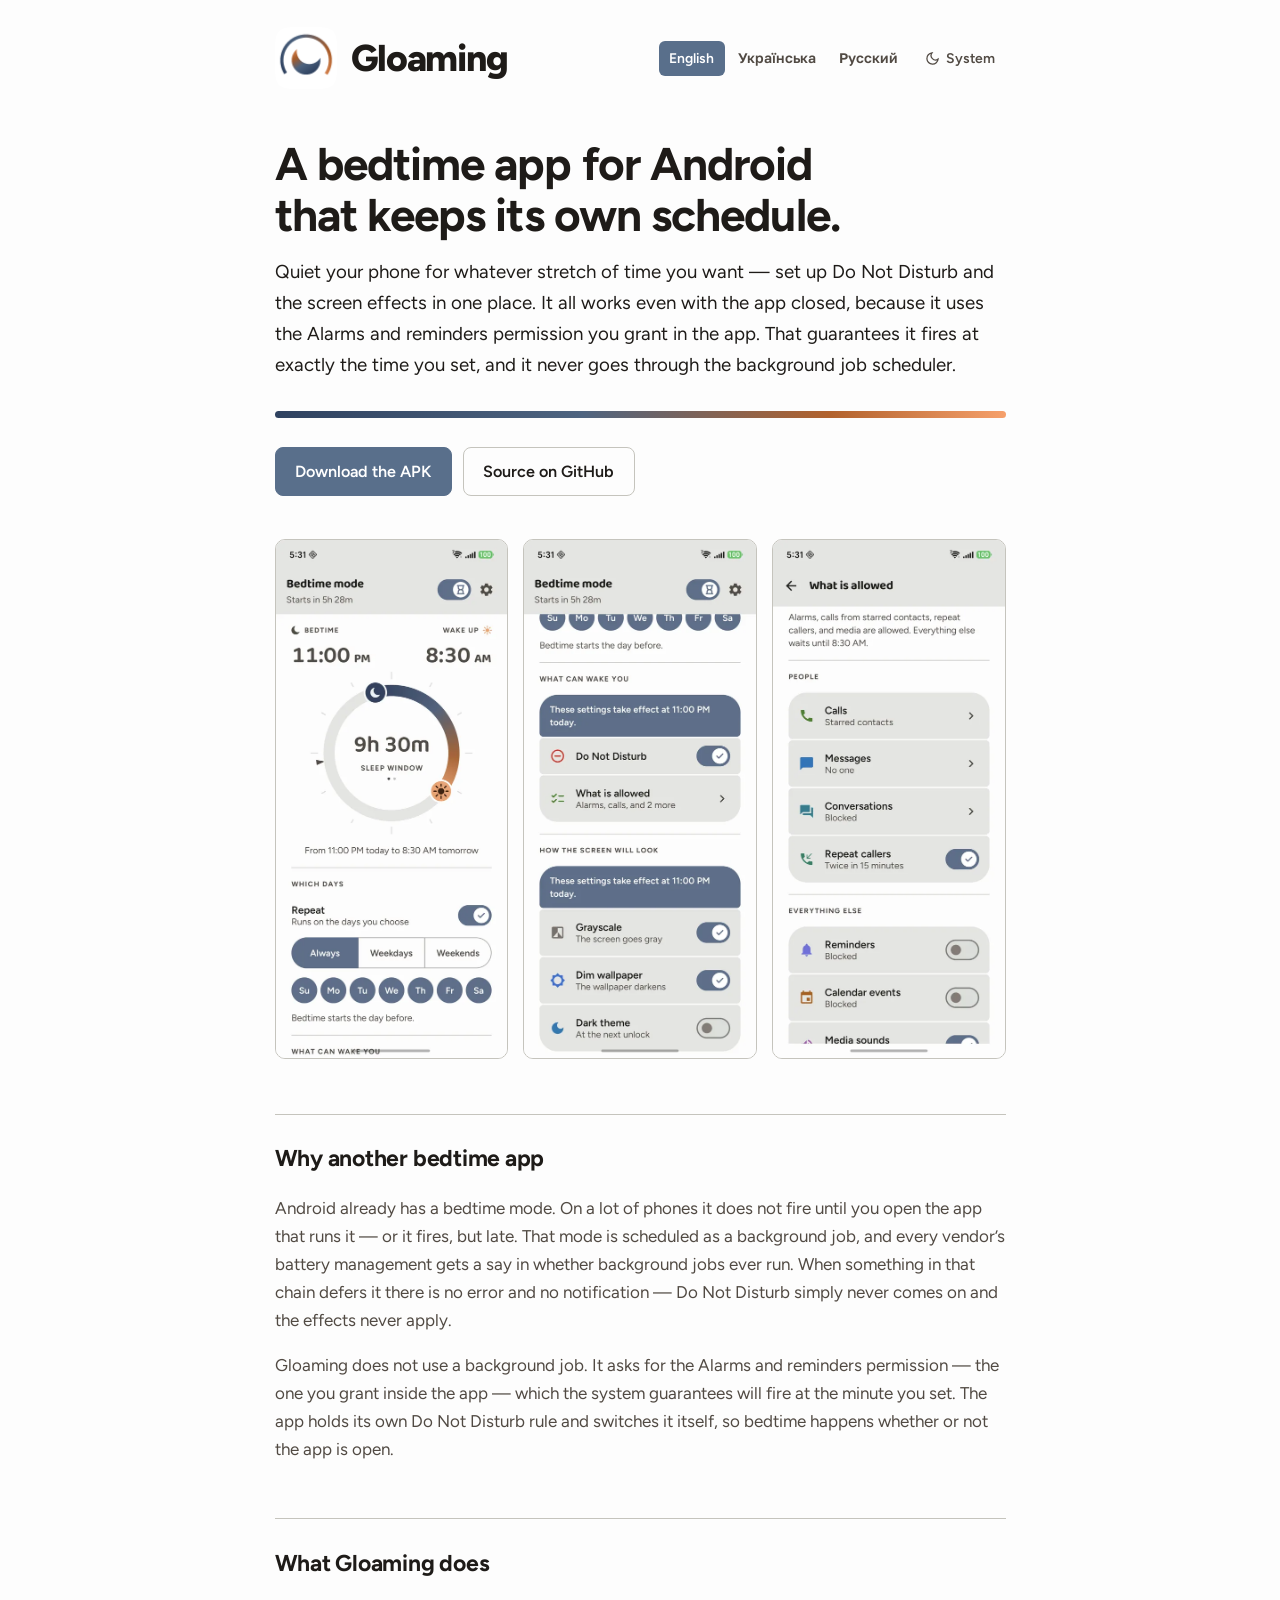
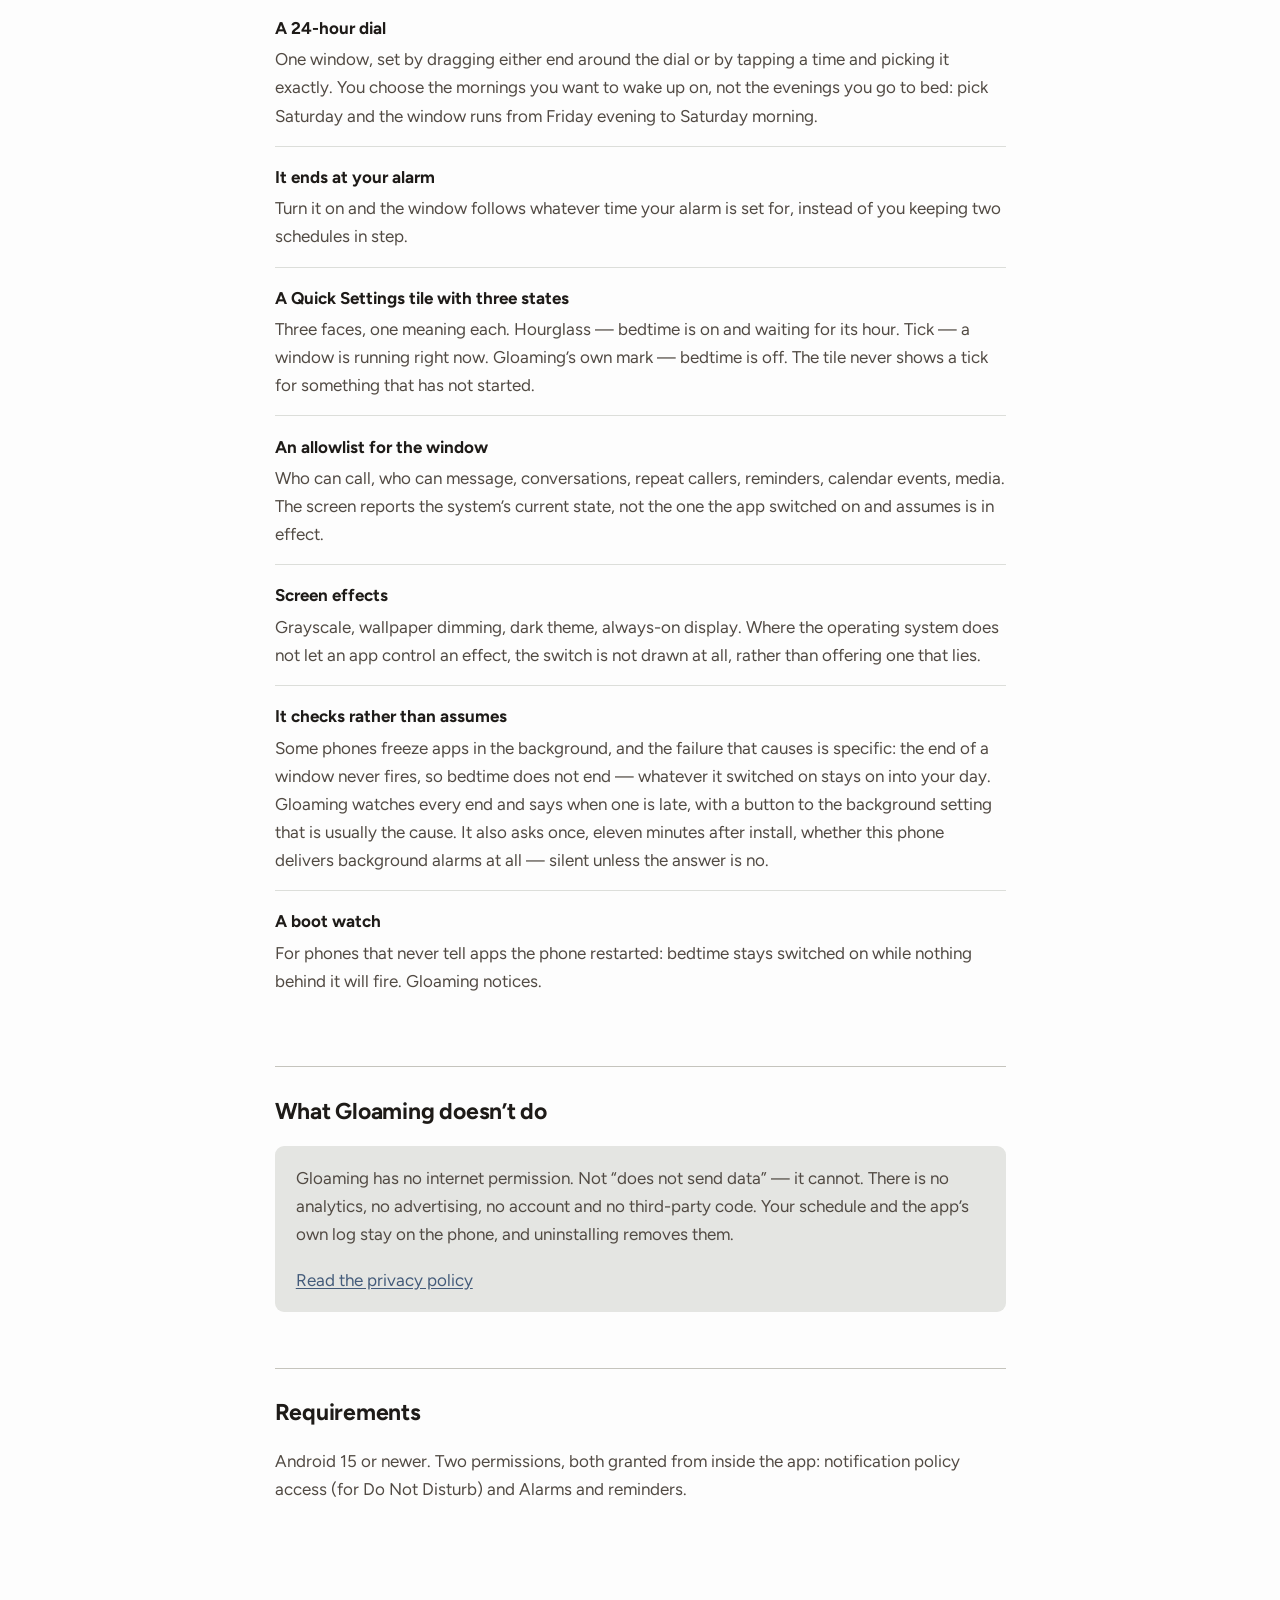
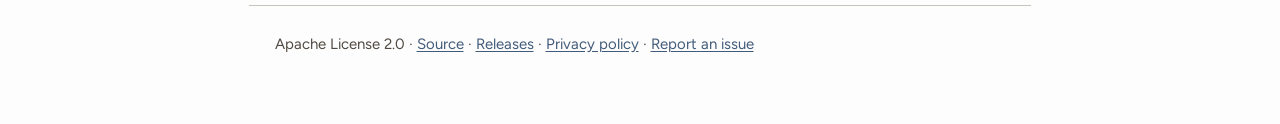
==== commit 7a55e34c: "Put the name in the masthead, on the text column's own edges The lockup and the bar said the same th" ====
--- a/docs/index.html
+++ b/docs/index.html
@@ -12,7 +12,7 @@
 </head>
 <body>
 <header class="bar">
-  <a class="brand" href="index.html"><img src="icon.png" alt="">Gloaming</a>
+  <a class="brand" href="index.html"><img src="icon.png" alt="" width="62" height="62">Gloaming</a>
   <div class="bar-end">
     <nav class="langs" aria-label="Language"><a href="index.html" aria-current="page"><span class="lg">English</span><span class="sm">EN</span></a><a href="uk/index.html"><span class="lg">Українська</span><span class="sm">UA</span></a><a href="ru/index.html"><span class="lg">Русский</span><span class="sm">RU</span></a></nav>
     <button class="theme" type="button"
@@ -27,8 +27,6 @@
 </header>
 <main>
   <div class="hero">
-    <div class="lockup"><img src="icon.png" alt="" width="84" height="84"><span
-      class="wordmark">Gloaming</span></div>
     <h1>A bedtime app for Android that keeps its own schedule.</h1>
     <p class="lead">Quiet your phone for whatever stretch of time you want — set up Do Not Disturb and the screen effects in one place. It all works even with the app closed, because it uses the Alarms and reminders permission you grant in the app. That guarantees it fires at exactly the time you set, and it never goes through the background job scheduler.</p>
     <div class="sweep"></div>
--- a/docs/gloaming.css
+++ b/docs/gloaming.css
@@ -74,16 +74,36 @@
 
 /* ── chrome ── */
 
+/* THE BAR SHARES THE CONTENT COLUMN'S EDGES. It was 62rem against main's 46rem,
+   so the language switcher sat a clear 8rem to the right of the text it was
+   meant to line up with, and the mark the same distance to the left. One width
+   for both, and the masthead reads as the top of the page rather than as a
+   separate strip laid over it. */
 .bar {
-  display: flex; align-items: center; gap: 1rem;
-  max-width: 62rem; margin: 0 auto; padding: 1.1rem 1.5rem;
-}
+  display: flex; align-items: center; gap: 1rem; flex-wrap: wrap; row-gap: .9rem;
+  max-width: var(--wrap); margin: 0 auto; padding: 1.6rem 1.5rem .35rem;
+}
+/* The brand IS the lockup now - the app's mark at a size the crescent is
+   visible in, and the name at headline weight. It used to be 38px and 1.2rem
+   sitting next to a 2.7rem tagline, which is how the page came to introduce
+   itself in the smallest type on the screen. */
 .brand {
-  display: flex; align-items: center; gap: .55rem;
-  font-weight: 700; font-size: 1.2rem; letter-spacing: -.015em;
+  display: flex; align-items: center; gap: clamp(.55rem, 2vw, .85rem);
+  font-weight: 800; font-size: clamp(1.25rem, 4.4vw, 2.2rem);
+  letter-spacing: -.03em; line-height: 1;
   color: var(--ink); text-decoration: none;
 }
-.brand img { width: 38px; height: 38px; }
+.brand img {
+  width: clamp(38px, 9vw, 62px); height: clamp(38px, 9vw, 62px); flex: none;
+}
+/* The masthead now has TWO things competing for one row, and on a 360px phone -
+   which is as common a width as any - the mark, the name, three language
+   buttons and the theme button do not all fit. Measured at 375px: they fit with
+   the 16px gap and NOTHING to spare, so the next narrower phone is over the
+   edge. `.brand` cannot shrink below its icon plus the word "Gloaming", so with
+   wrap on, the switcher drops to a line of its own and stays right-aligned
+   rather than the two being squashed into each other. Costs nothing at any
+   width where they do fit. */
 .bar-end { margin-left: auto; display: flex; align-items: center; gap: .4rem; }
 
 .langs { display: flex; gap: .15rem; }
@@ -135,29 +155,7 @@
 
 /* ── hero ── */
 
-.hero { padding-top: 1.5rem; }
-
-/* THE NAME HAD NOWHERE TO BE. It appeared once, at 1.05rem in the top bar
-   next to the language switcher - which is chrome, and reads as chrome - so
-   the page introduced itself with a tagline and never said out loud what the
-   thing is called. The lockup is the mark at a size the crescent is actually
-   visible at, with the word beside it, placed AHEAD of the sentence rather
-   than competing with it: the h1 is still the tagline and still the largest
-   thing on the page. */
-.lockup {
-  display: flex; align-items: center; gap: clamp(.8rem, 2.4vw, 1.15rem);
-  margin-bottom: 1.4rem;
-}
-/* icon.png is masked already - alpha 0 in the corners - so no border-radius
-   here, which would round the rounding. */
-.lockup img {
-  width: clamp(62px, 11vw, 84px); height: clamp(62px, 11vw, 84px);
-  display: block; flex: none;
-}
-.wordmark {
-  font-size: clamp(1.75rem, 5vw, 2.25rem); font-weight: 800;
-  letter-spacing: -.03em; line-height: 1; color: var(--ink);
-}
+.hero { padding-top: 1rem; }
 .sweep {
   height: 7px; border-radius: 4px; margin: 1.75rem 0 0;
   background: linear-gradient(90deg, var(--night) 0%, var(--dusk) 42%,
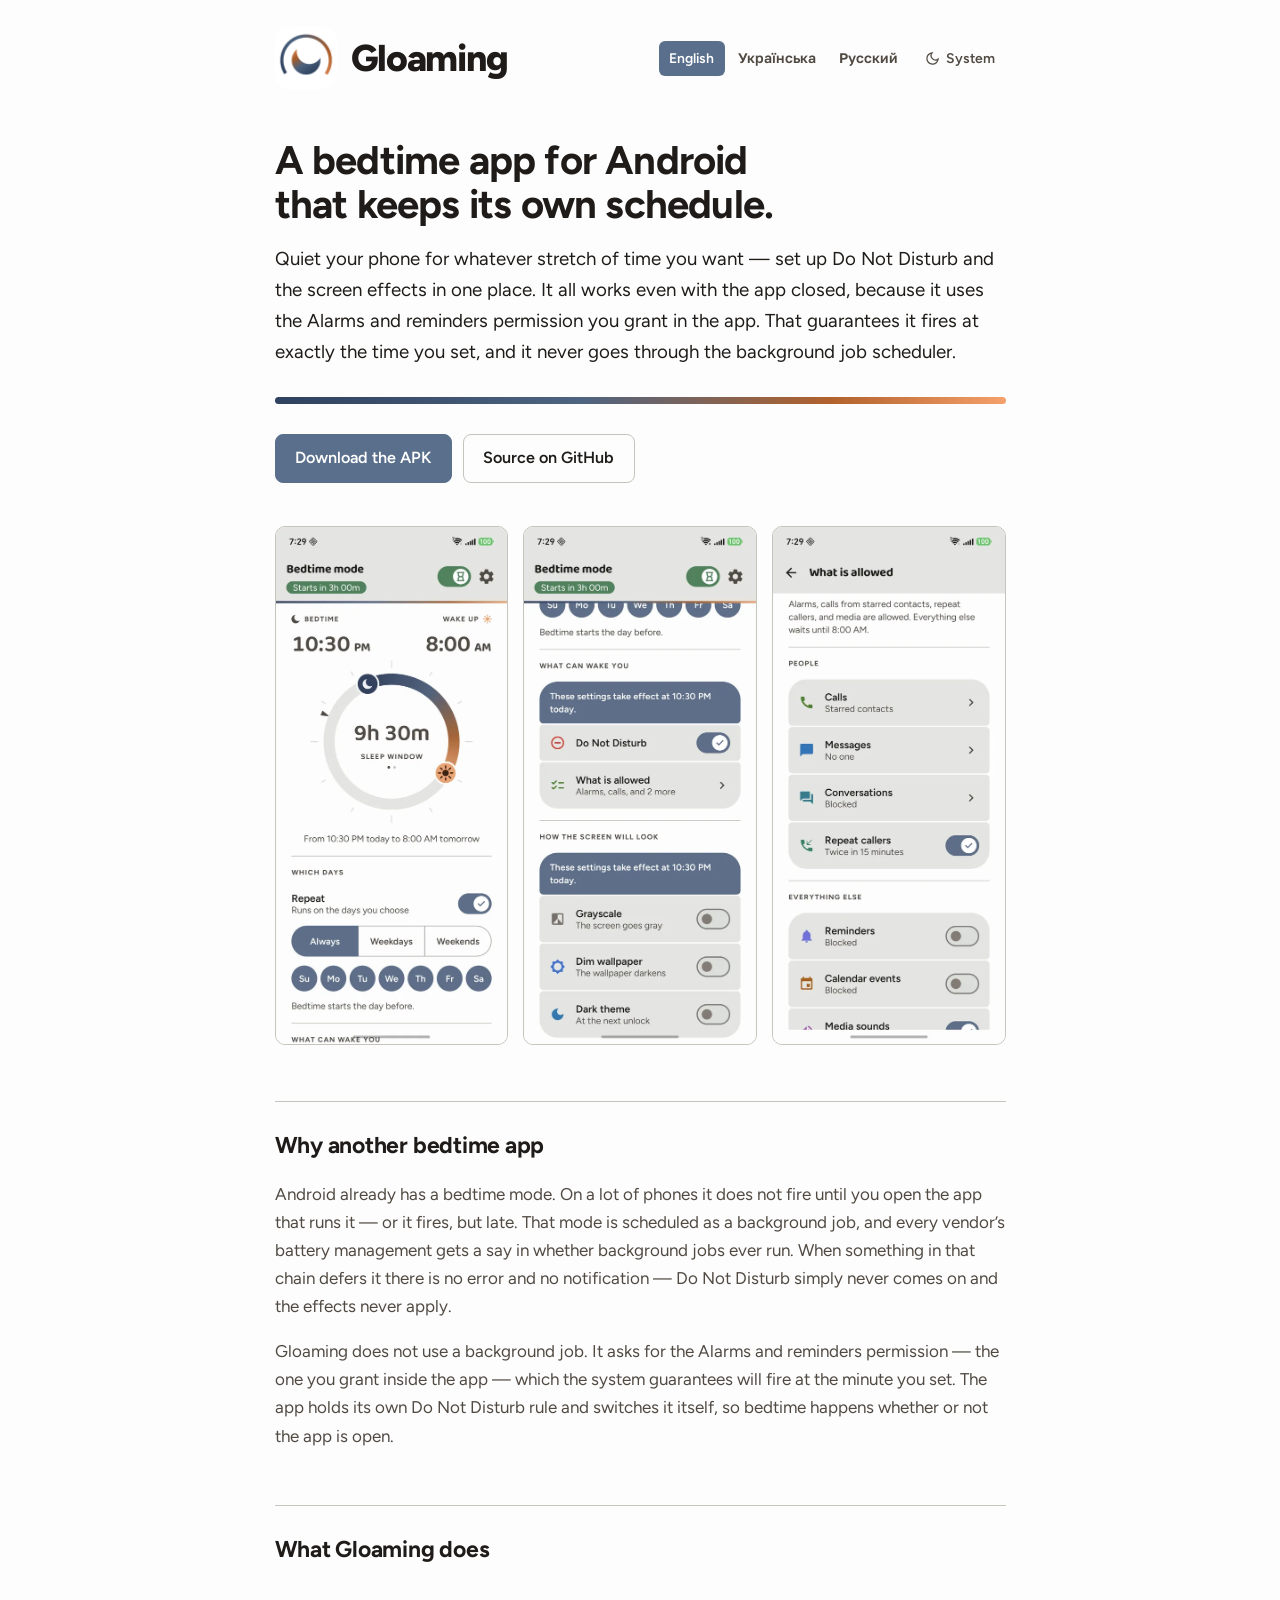
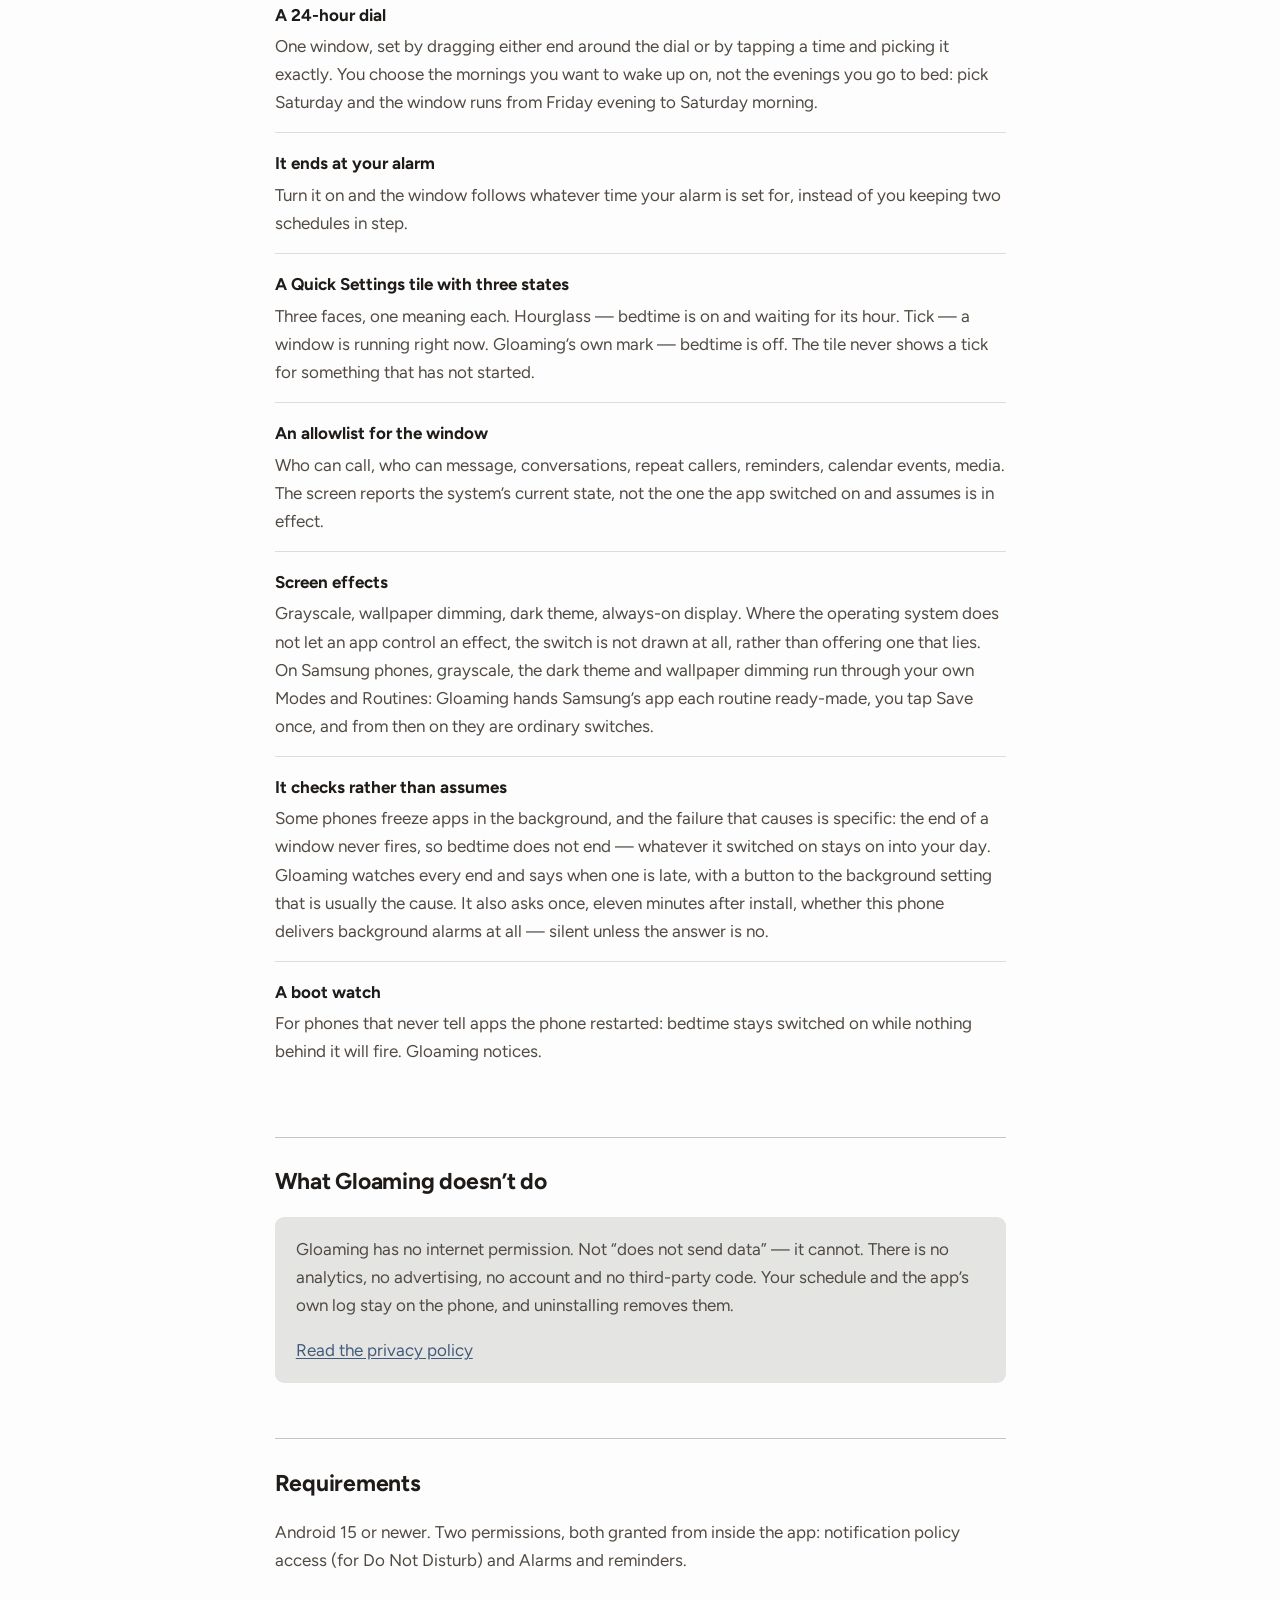
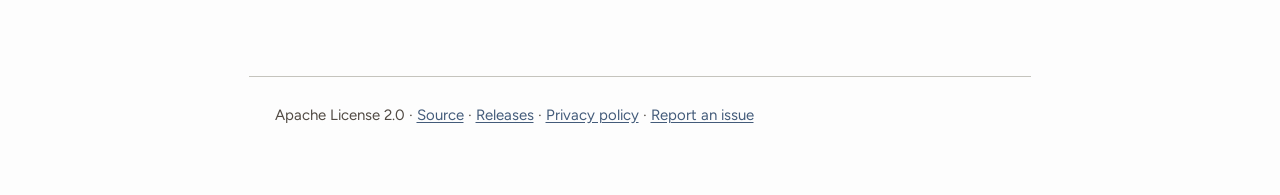
==== commit 6dd32f64: "Say on the listing and the site what a Galaxy gets now, and note 0.14 The screen-effects sentence in" ====
--- a/docs/index.html
+++ b/docs/index.html
@@ -58,7 +58,7 @@
     <div class="feat"><h3>It ends at your alarm</h3><p>Turn it on and the window follows whatever time your alarm is set for, instead of you keeping two schedules in step.</p></div>
     <div class="feat"><h3>A Quick Settings tile with three states</h3><p>Three faces, one meaning each. Hourglass — bedtime is on and waiting for its hour. Tick — a window is running right now. Gloaming’s own mark — bedtime is off. The tile never shows a tick for something that has not started.</p></div>
     <div class="feat"><h3>An allowlist for the window</h3><p>Who can call, who can message, conversations, repeat callers, reminders, calendar events, media. The screen reports the system’s current state, not the one the app switched on and assumes is in effect.</p></div>
-    <div class="feat"><h3>Screen effects</h3><p>Grayscale, wallpaper dimming, dark theme, always-on display. Where the operating system does not let an app control an effect, the switch is not drawn at all, rather than offering one that lies.</p></div>
+    <div class="feat"><h3>Screen effects</h3><p>Grayscale, wallpaper dimming, dark theme, always-on display. Where the operating system does not let an app control an effect, the switch is not drawn at all, rather than offering one that lies. On Samsung phones, grayscale, the dark theme and wallpaper dimming run through your own Modes and Routines: Gloaming hands Samsung’s app each routine ready-made, you tap Save once, and from then on they are ordinary switches.</p></div>
     <div class="feat"><h3>It checks rather than assumes</h3><p>Some phones freeze apps in the background, and the failure that causes is specific: the end of a window never fires, so bedtime does not end — whatever it switched on stays on into your day. Gloaming watches every end and says when one is late, with a button to the background setting that is usually the cause. It also asks once, eleven minutes after install, whether this phone delivers background alarms at all — silent unless the answer is no.</p></div>
     <div class="feat"><h3>A boot watch</h3><p>For phones that never tell apps the phone restarted: bedtime stays switched on while nothing behind it will fire. Gloaming notices.</p></div>
     </div>
--- a/docs/gloaming.css
+++ b/docs/gloaming.css
@@ -132,15 +132,37 @@
   .theme .theme-name { display: none; }
 }
 
+/* The masthead misses ONE ROW BY THREE PIXELS on the phone it was tested on.
+   The Honor is 1256px at density 560, so 359 CSS px, and mark + name + three
+   language buttons + the theme button came to 362 - the switcher dropped to a
+   line of its own, correct and ugly, for the sake of 3px. Everything here gives
+   back a little: the gap, the brand's floor, and the buttons' side padding,
+   which is where the room actually is - .55rem either side of three buttons is
+   53px of nothing. The horizontal PADDING is untouchable, because it is what
+   holds the bar on the text column's edges. */
+@media (max-width: 26rem) {
+  .bar { gap: .7rem; }
+  .bar-end { gap: .3rem; }
+  .langs a, .theme { padding: .3rem .42rem; }
+  .brand { font-size: 1.2rem; gap: .5rem; }
+  .brand img { width: 36px; height: 36px; }
+}
+
 /* ── layout ── */
 
 main { max-width: var(--wrap); margin: 0 auto; padding: 1.5rem 1.5rem 5rem; }
 section { margin-top: 3.25rem; }
 
+/* Smaller than it was - 2.7rem/2rem - and the floor is what matters. The root
+   is 17px, so the old 2rem floor drew the headline at 34px, and «конфиденциальности»
+   measures 369px there against a 311px column on a 359px phone: the Russian
+   privacy title ran off the screen. 1.6rem puts that word at 295px. break-word
+   is the backstop for a 320px screen, where no headline size that is still a
+   headline will fit it. */
 h1 {
-  font-size: clamp(2rem, 6vw, 2.7rem); font-weight: 700;
+  font-size: clamp(1.6rem, 6vw, 2.35rem); font-weight: 700;
   line-height: 1.12; letter-spacing: -.02em; margin: 0;
-  text-wrap: balance;
+  text-wrap: balance; overflow-wrap: break-word;
 }
 h2 {
   font-size: 1.35rem; font-weight: 700; letter-spacing: -.01em;
@@ -239,12 +261,26 @@
 .vnav svg { width: 22px; height: 22px; }
 .vnav:hover { background: rgba(255, 255, 255, .24); }
 .vnav:focus-visible { outline: 2px solid #fff; outline-offset: 3px; }
-.vnav.prev { left: clamp(.5rem, 4vw, 2.5rem); }
-.vnav.next { right: clamp(.5rem, 4vw, 2.5rem); }
+/* The picture is centred and rarely wider than 420px, so an arrow pinned to the
+   VIEWPORT edge sits half a screen away from the thing it pages through. The
+   script measures the image and sets --vnav-x to put them just off its edges;
+   the clamp is what they fall back to before that runs. One variable does both
+   sides, because a centred image has the same inset either way. */
+.vnav.prev { left: var(--vnav-x, clamp(.5rem, 4vw, 2.5rem)); }
+.vnav.next { right: var(--vnav-x, clamp(.5rem, 4vw, 2.5rem)); }
 .viewer.solo .vnav, .viewer.solo .vcount { display: none; }
+/* A PILL, not bare text. The counter is fixed and the picture scrolls under it
+   whenever the picture is taller than the window - which on a phone is always -
+   so "1 / 3" was landing on top of whatever the screenshot happened to say
+   there. Seen on the Honor: it sat across the app's own "Bedtime starts the day
+   before." Its own background is the only thing that makes it legible over an
+   image it cannot predict. */
 .vcount {
-  position: fixed; left: 0; right: 0; bottom: 1.1rem; margin: 0; z-index: 2;
-  text-align: center; color: rgba(255, 255, 255, .74);
+  position: fixed; left: 50%; transform: translateX(-50%); bottom: 1.1rem;
+  margin: 0; z-index: 2; width: max-content;
+  padding: .2rem .65rem; border-radius: 999px;
+  background: rgba(0, 0, 0, .62); backdrop-filter: blur(2px);
+  color: rgba(255, 255, 255, .92);
   font-size: .82rem; font-weight: 600; font-variant-numeric: tabular-nums;
 }
 
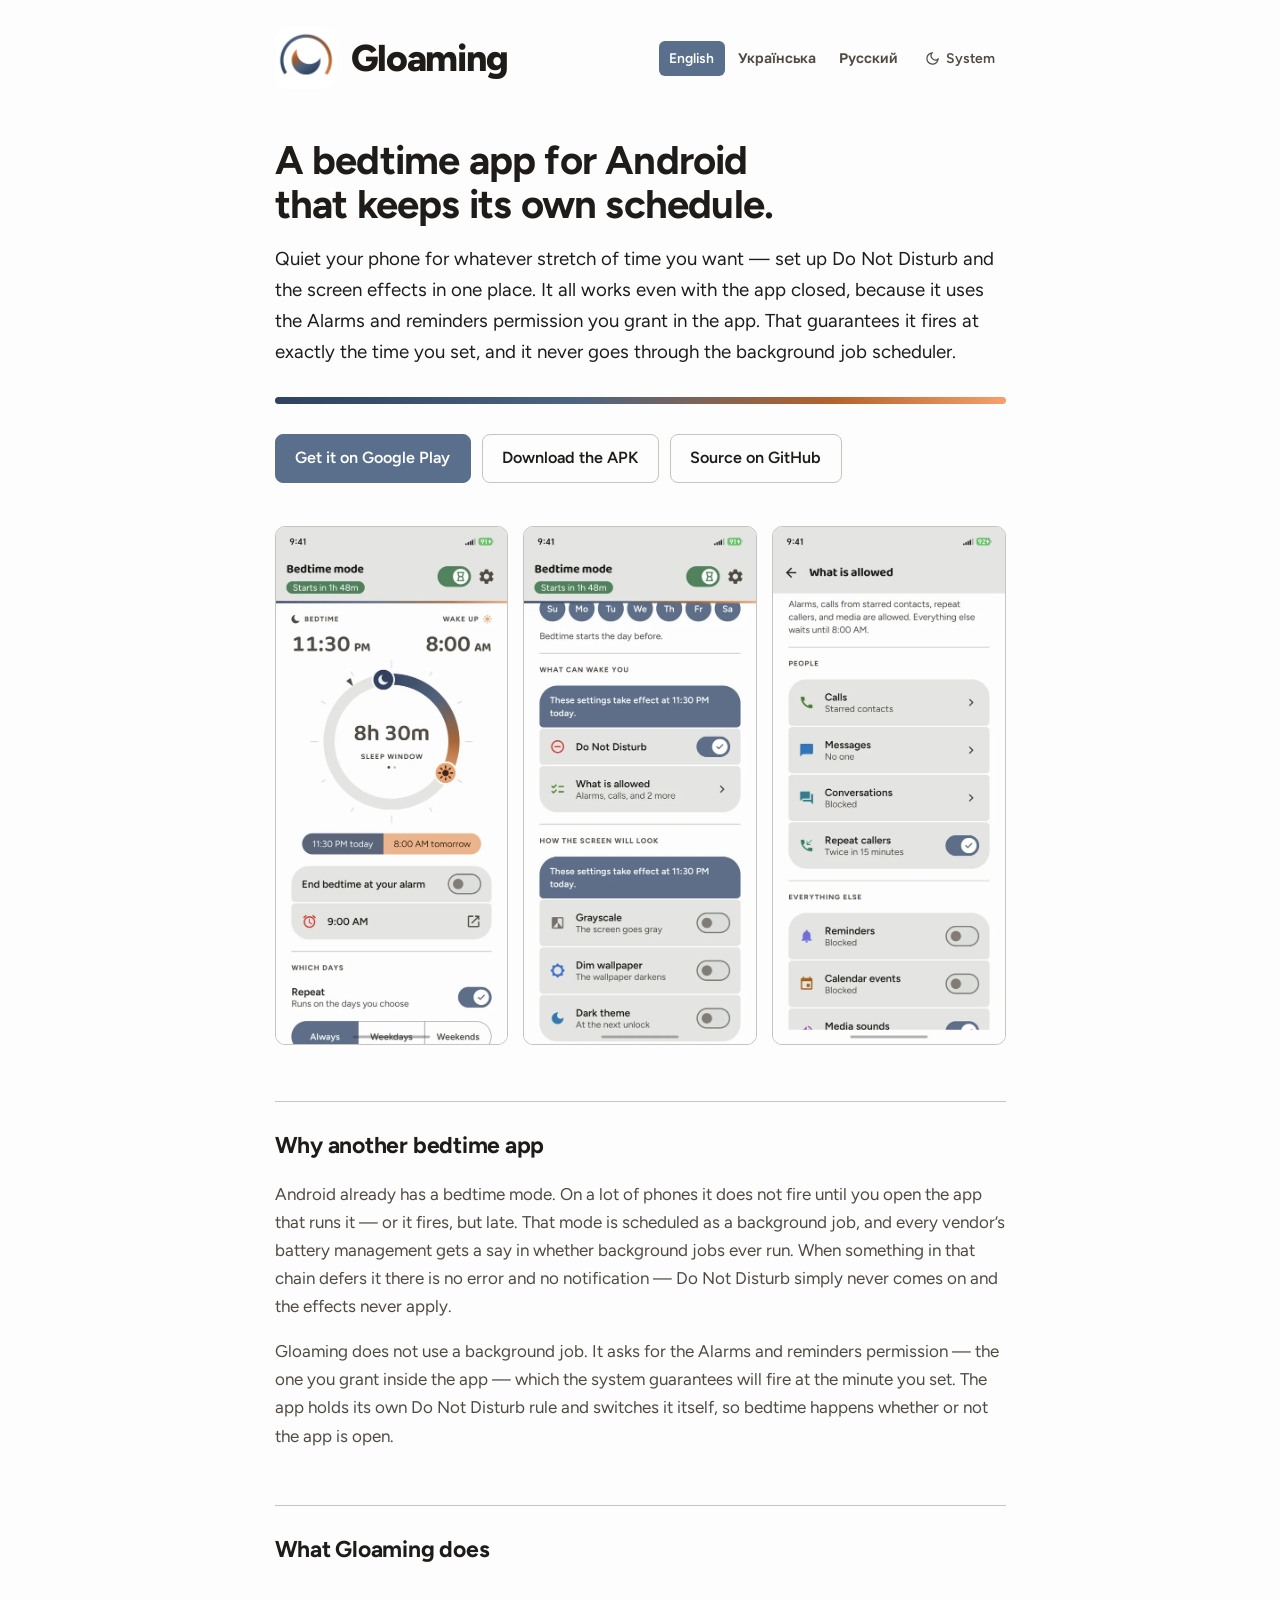
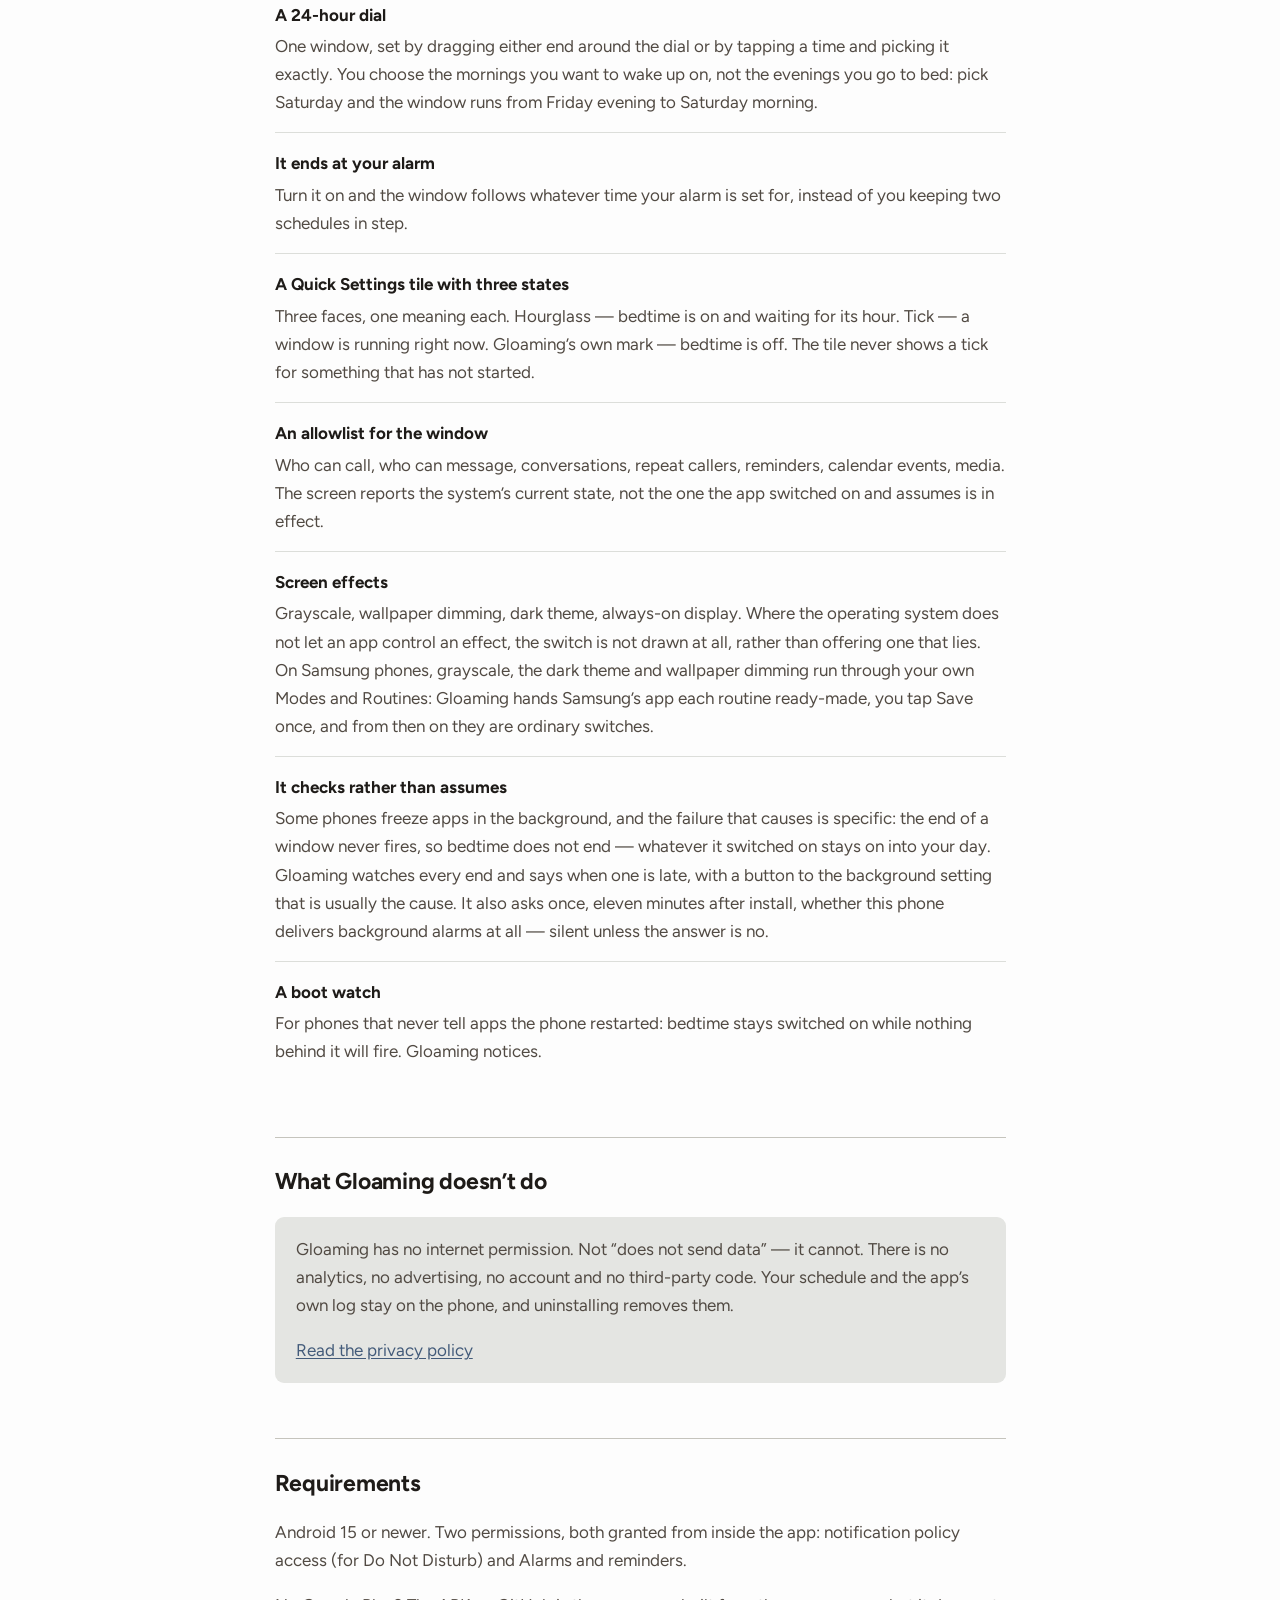
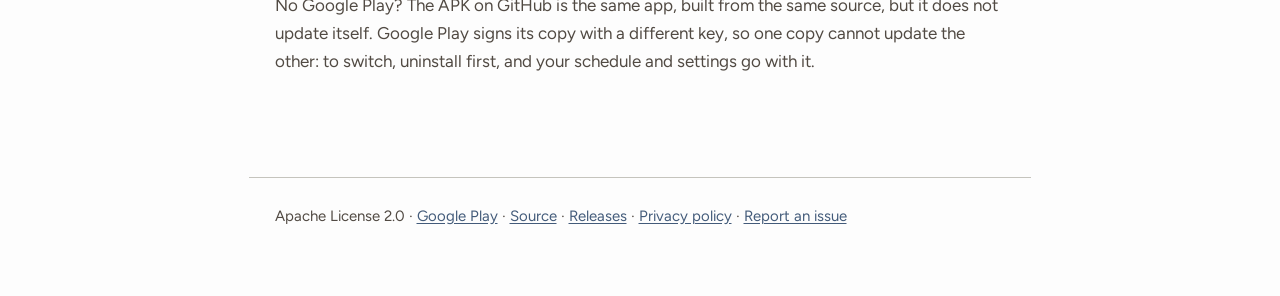
==== commit fd893e9b: "Point the site and README at Google Play, now that 1.0 is there Google Play becomes the first way in" ====
--- a/docs/index.html
+++ b/docs/index.html
@@ -31,7 +31,8 @@
     <p class="lead">Quiet your phone for whatever stretch of time you want — set up Do Not Disturb and the screen effects in one place. It all works even with the app closed, because it uses the Alarms and reminders permission you grant in the app. That guarantees it fires at exactly the time you set, and it never goes through the background job scheduler.</p>
     <div class="sweep"></div>
     <div class="cta">
-      <a class="btn" href="https://github.com/jemcik/Gloaming/releases">Download the APK</a>
+      <a class="btn" href="https://play.google.com/store/apps/details?id=com.jemcik.gloaming">Get it on Google Play</a>
+      <a class="btn ghost" href="https://github.com/jemcik/Gloaming/releases">Download the APK</a>
       <a class="btn ghost" href="https://github.com/jemcik/Gloaming">Source on GitHub</a>
     </div>
   </div>
@@ -73,11 +74,13 @@
   <section>
     <h2>Requirements</h2>
     <p>Android 15 or newer. Two permissions, both granted from inside the app: notification policy access (for Do Not Disturb) and Alarms and reminders.</p>
+    <p>No Google Play? The APK on GitHub is the same app, built from the same source, but it does not update itself. Google Play signs its copy with a different key, so one copy cannot update the other: to switch, uninstall first, and your schedule and settings go with it.</p>
   </section>
 </main>
 
 <footer>
-  Apache License 2.0 · <a href="https://github.com/jemcik/Gloaming">Source</a> ·
+  Apache License 2.0 · <a href="https://play.google.com/store/apps/details?id=com.jemcik.gloaming">Google Play</a> ·
+  <a href="https://github.com/jemcik/Gloaming">Source</a> ·
   <a href="https://github.com/jemcik/Gloaming/releases">Releases</a> ·
   <a href="privacy-policy.html">Privacy policy</a> ·
   <a href="https://github.com/jemcik/Gloaming/issues">Report an issue</a>
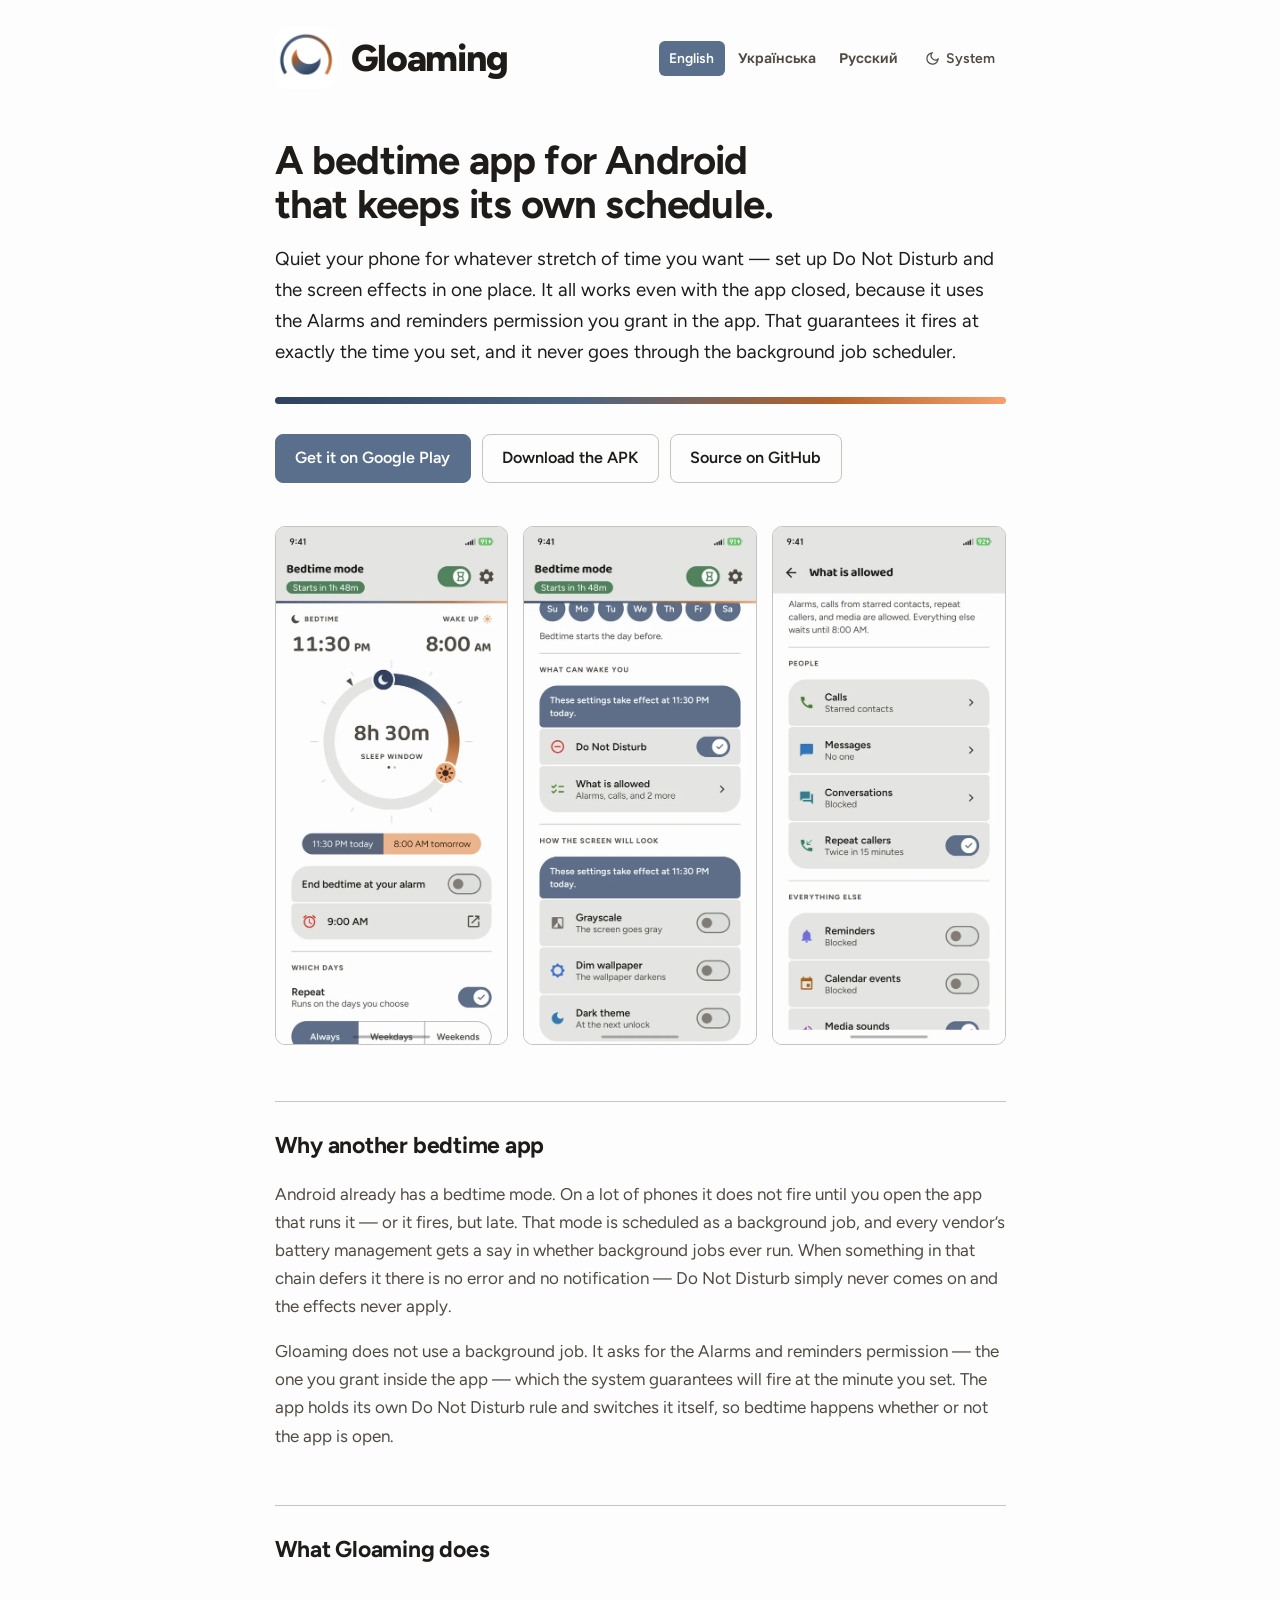
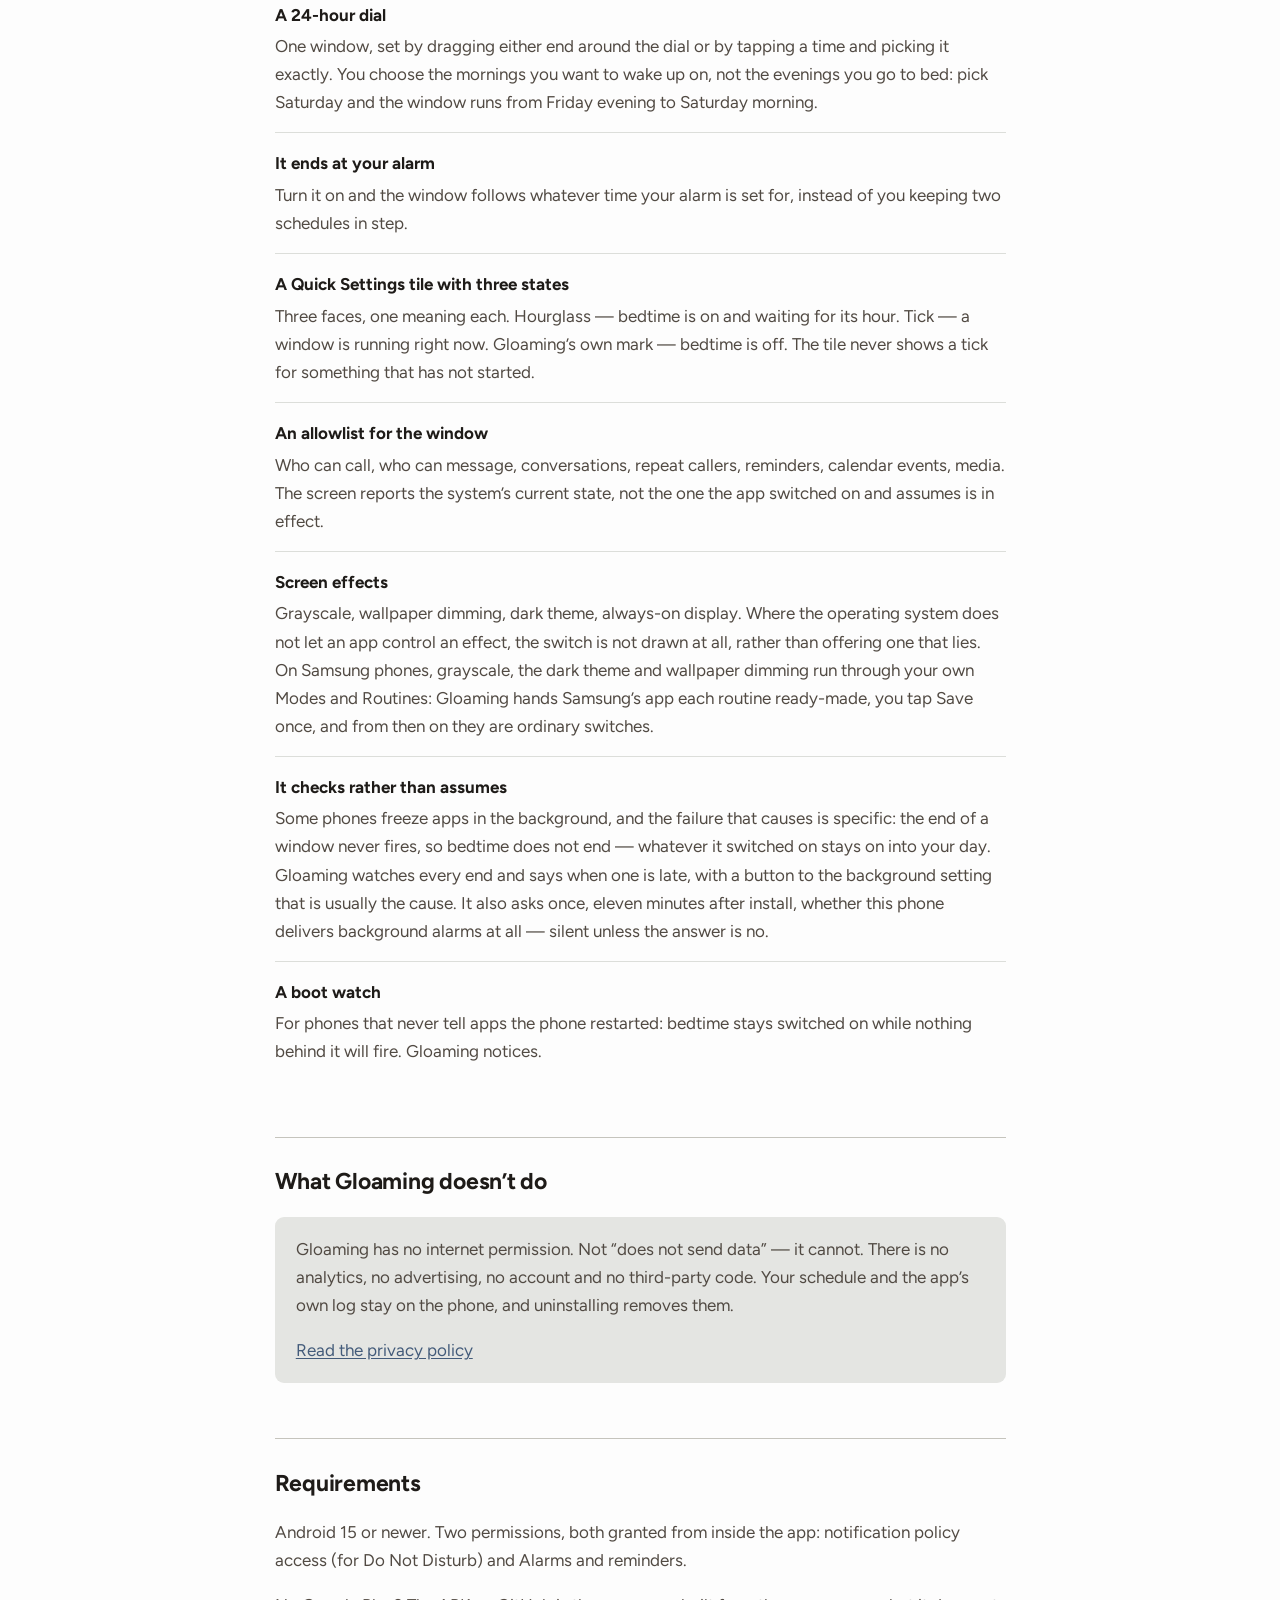
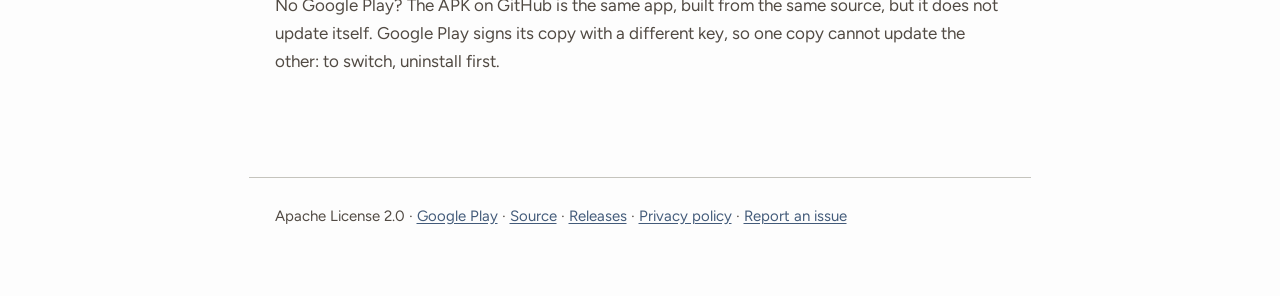
==== commit 267348aa: "Say only that switching means uninstalling Co-Authored-By: Claude Opus 5.5 <noreply@anthropic.com>" ====
--- a/docs/index.html
+++ b/docs/index.html
@@ -74,7 +74,7 @@
   <section>
     <h2>Requirements</h2>
     <p>Android 15 or newer. Two permissions, both granted from inside the app: notification policy access (for Do Not Disturb) and Alarms and reminders.</p>
-    <p>No Google Play? The APK on GitHub is the same app, built from the same source, but it does not update itself. Google Play signs its copy with a different key, so one copy cannot update the other: to switch, uninstall first, and your schedule and settings go with it.</p>
+    <p>No Google Play? The APK on GitHub is the same app, built from the same source, but it does not update itself. Google Play signs its copy with a different key, so one copy cannot update the other: to switch, uninstall first.</p>
   </section>
 </main>
 
